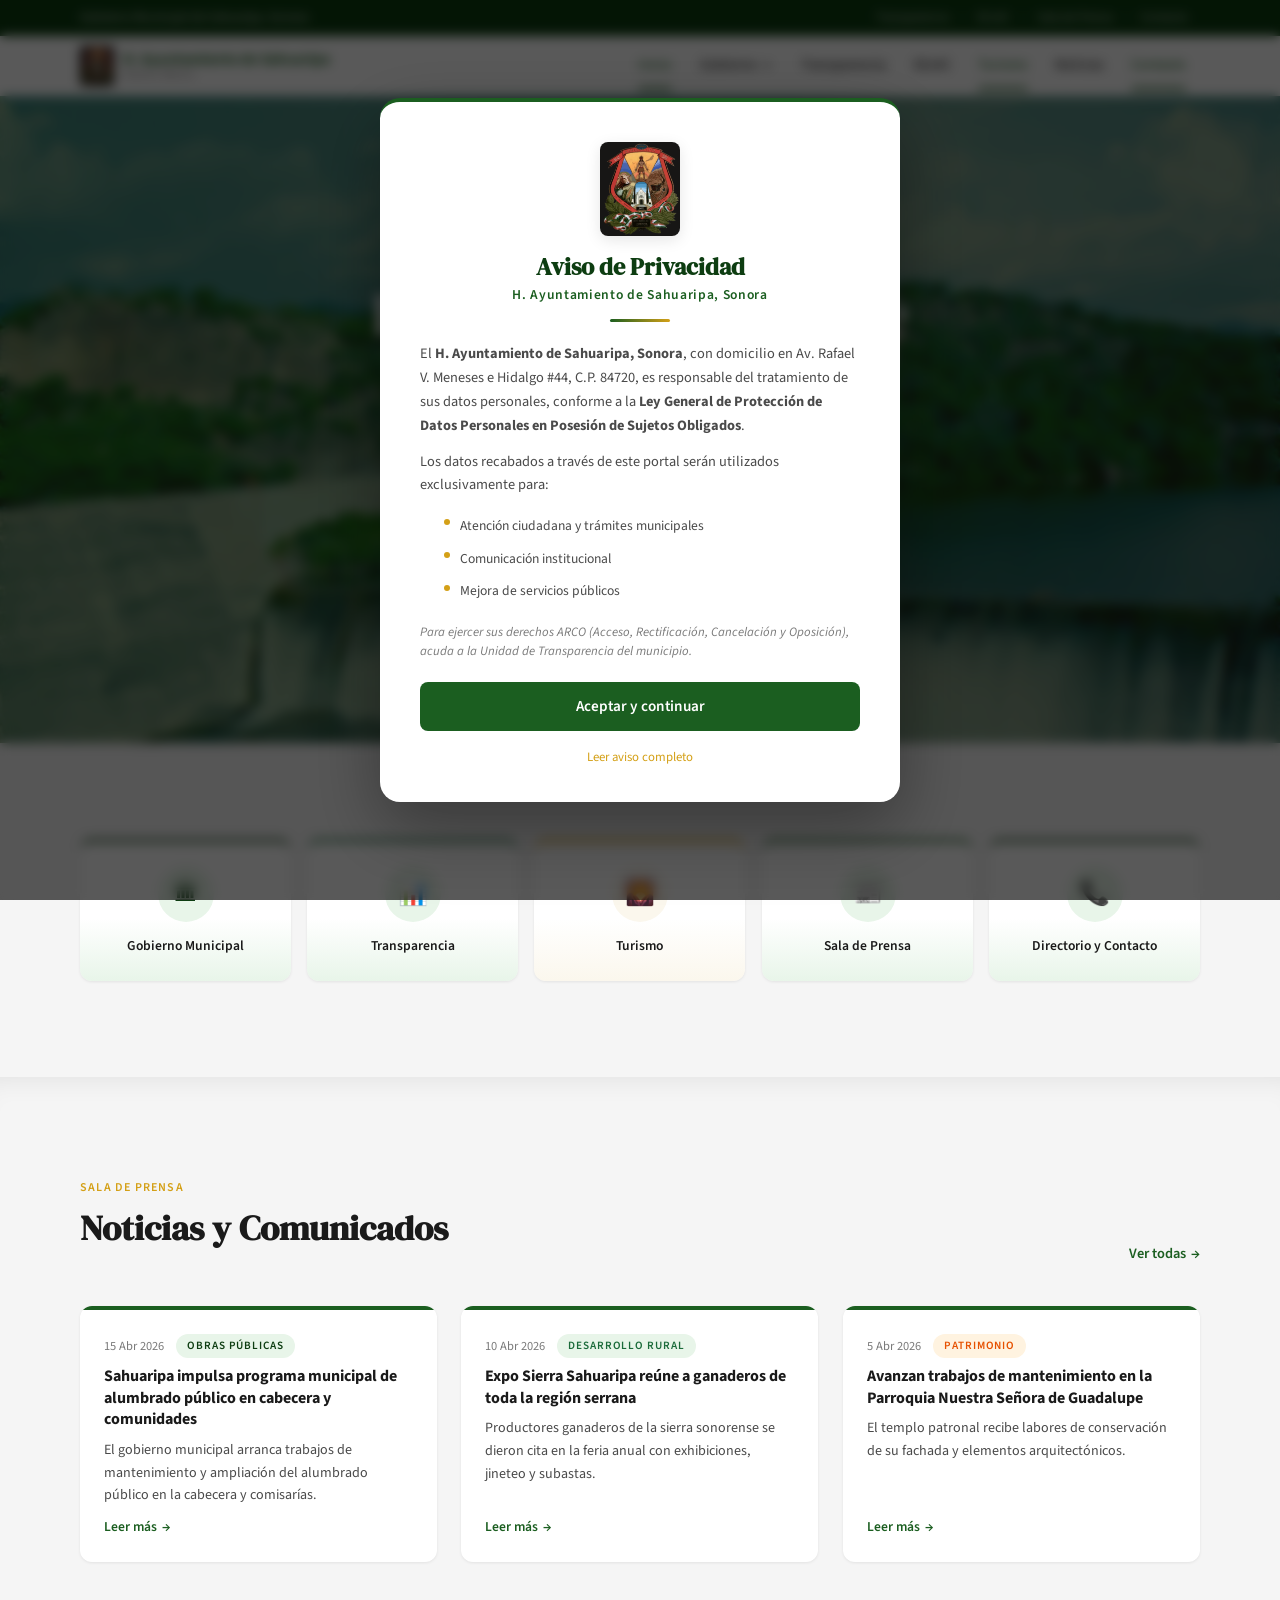
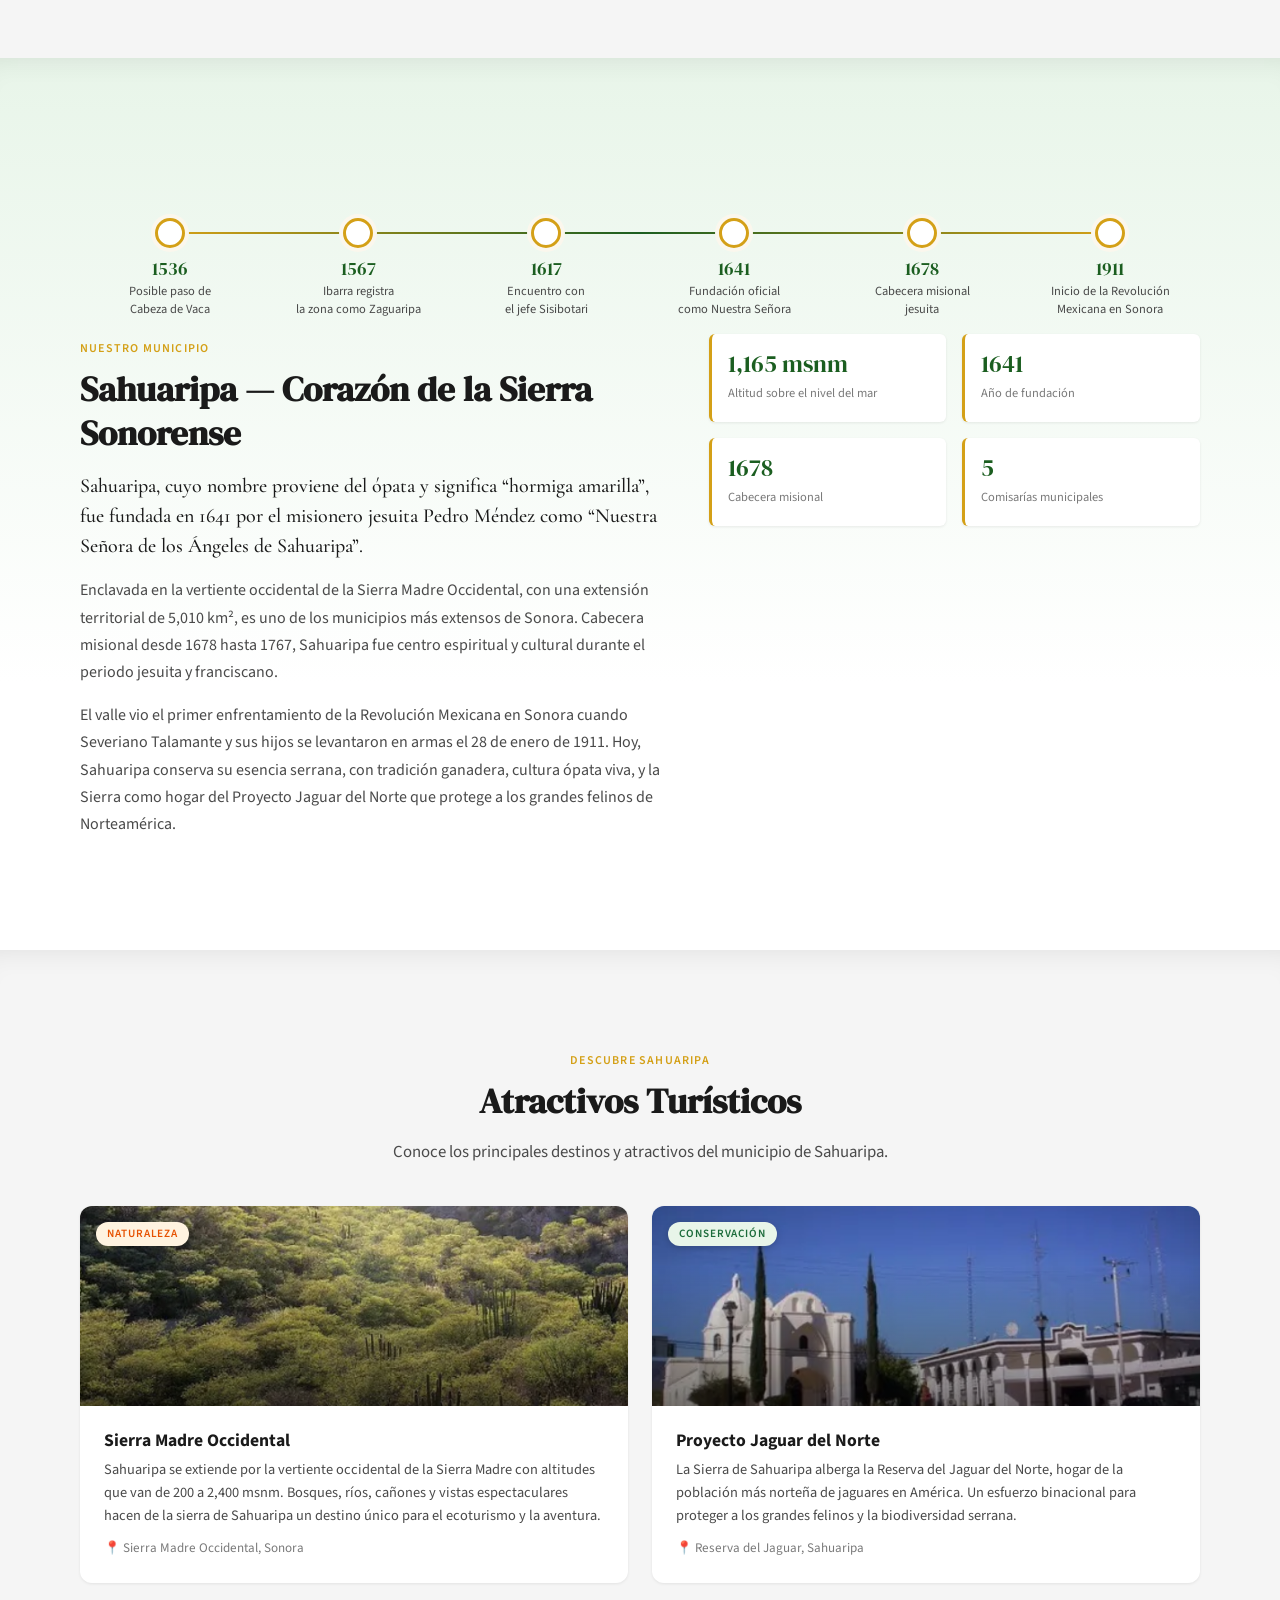
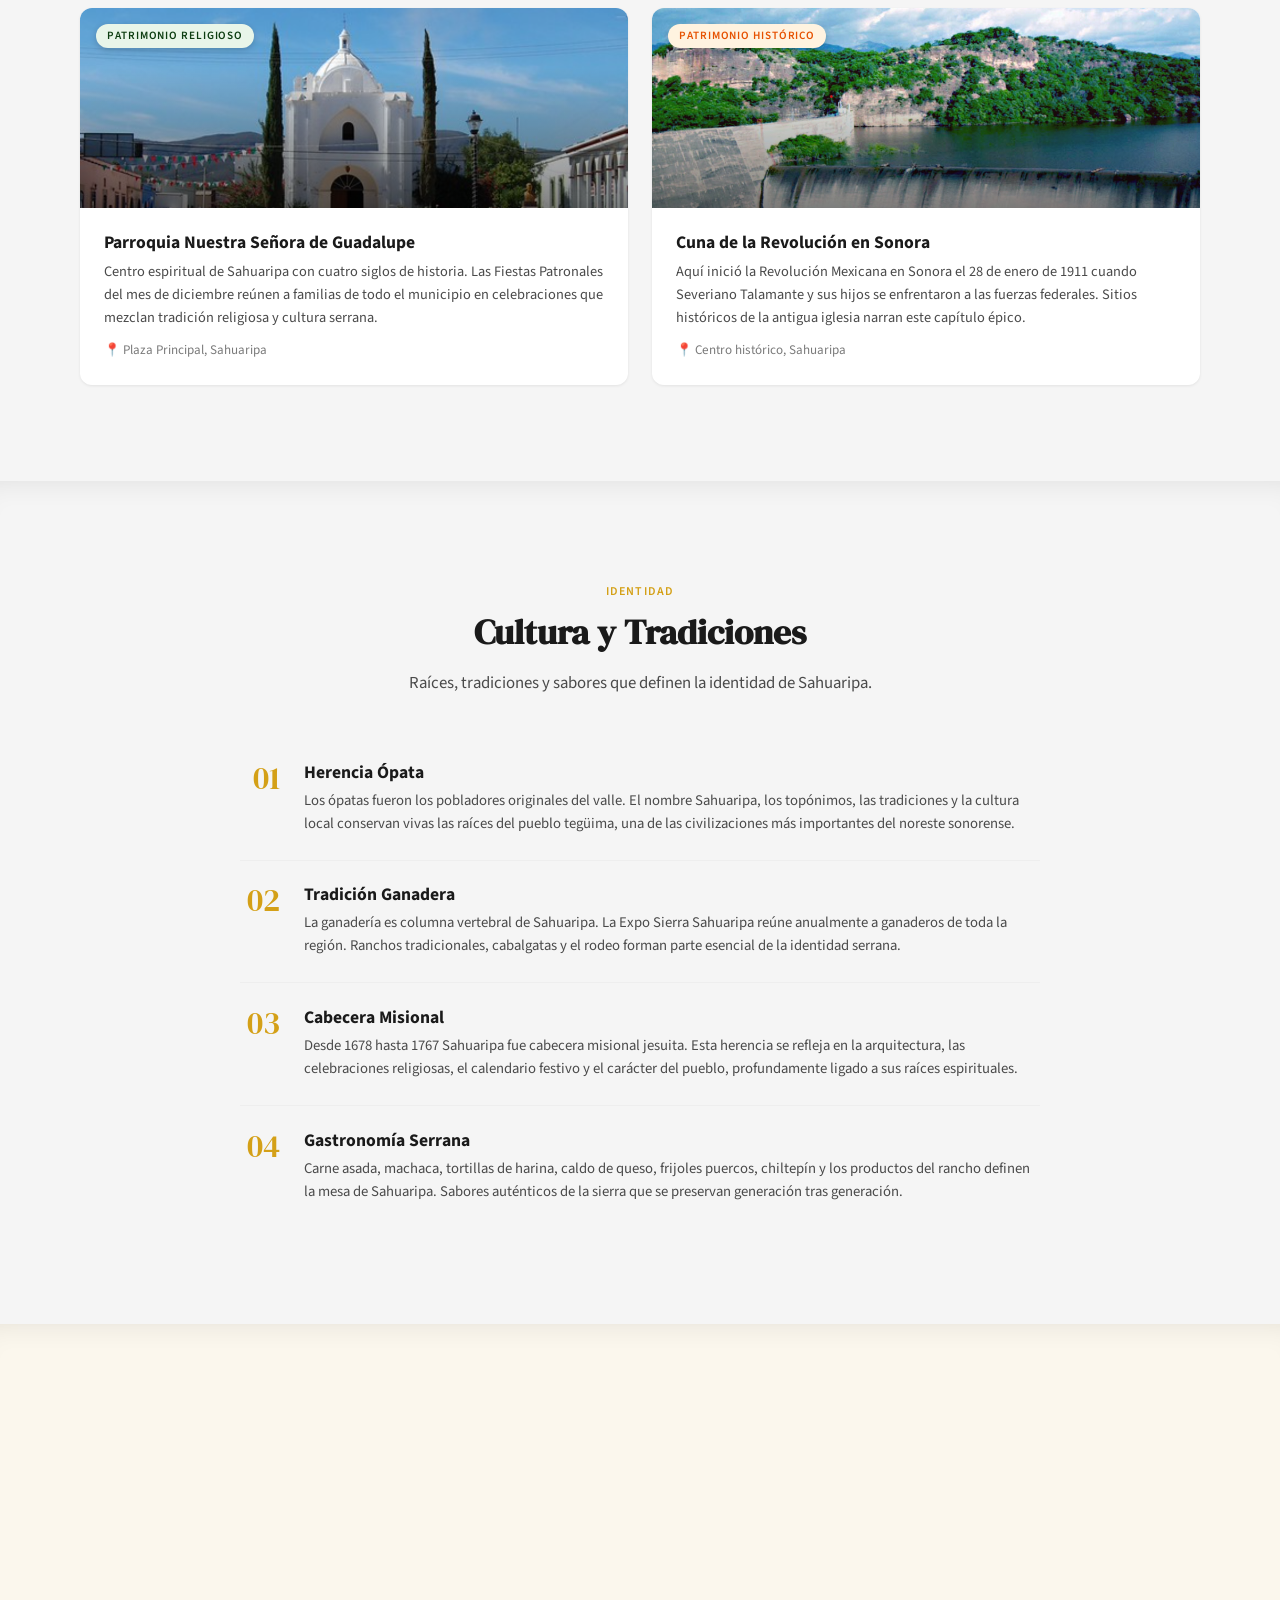
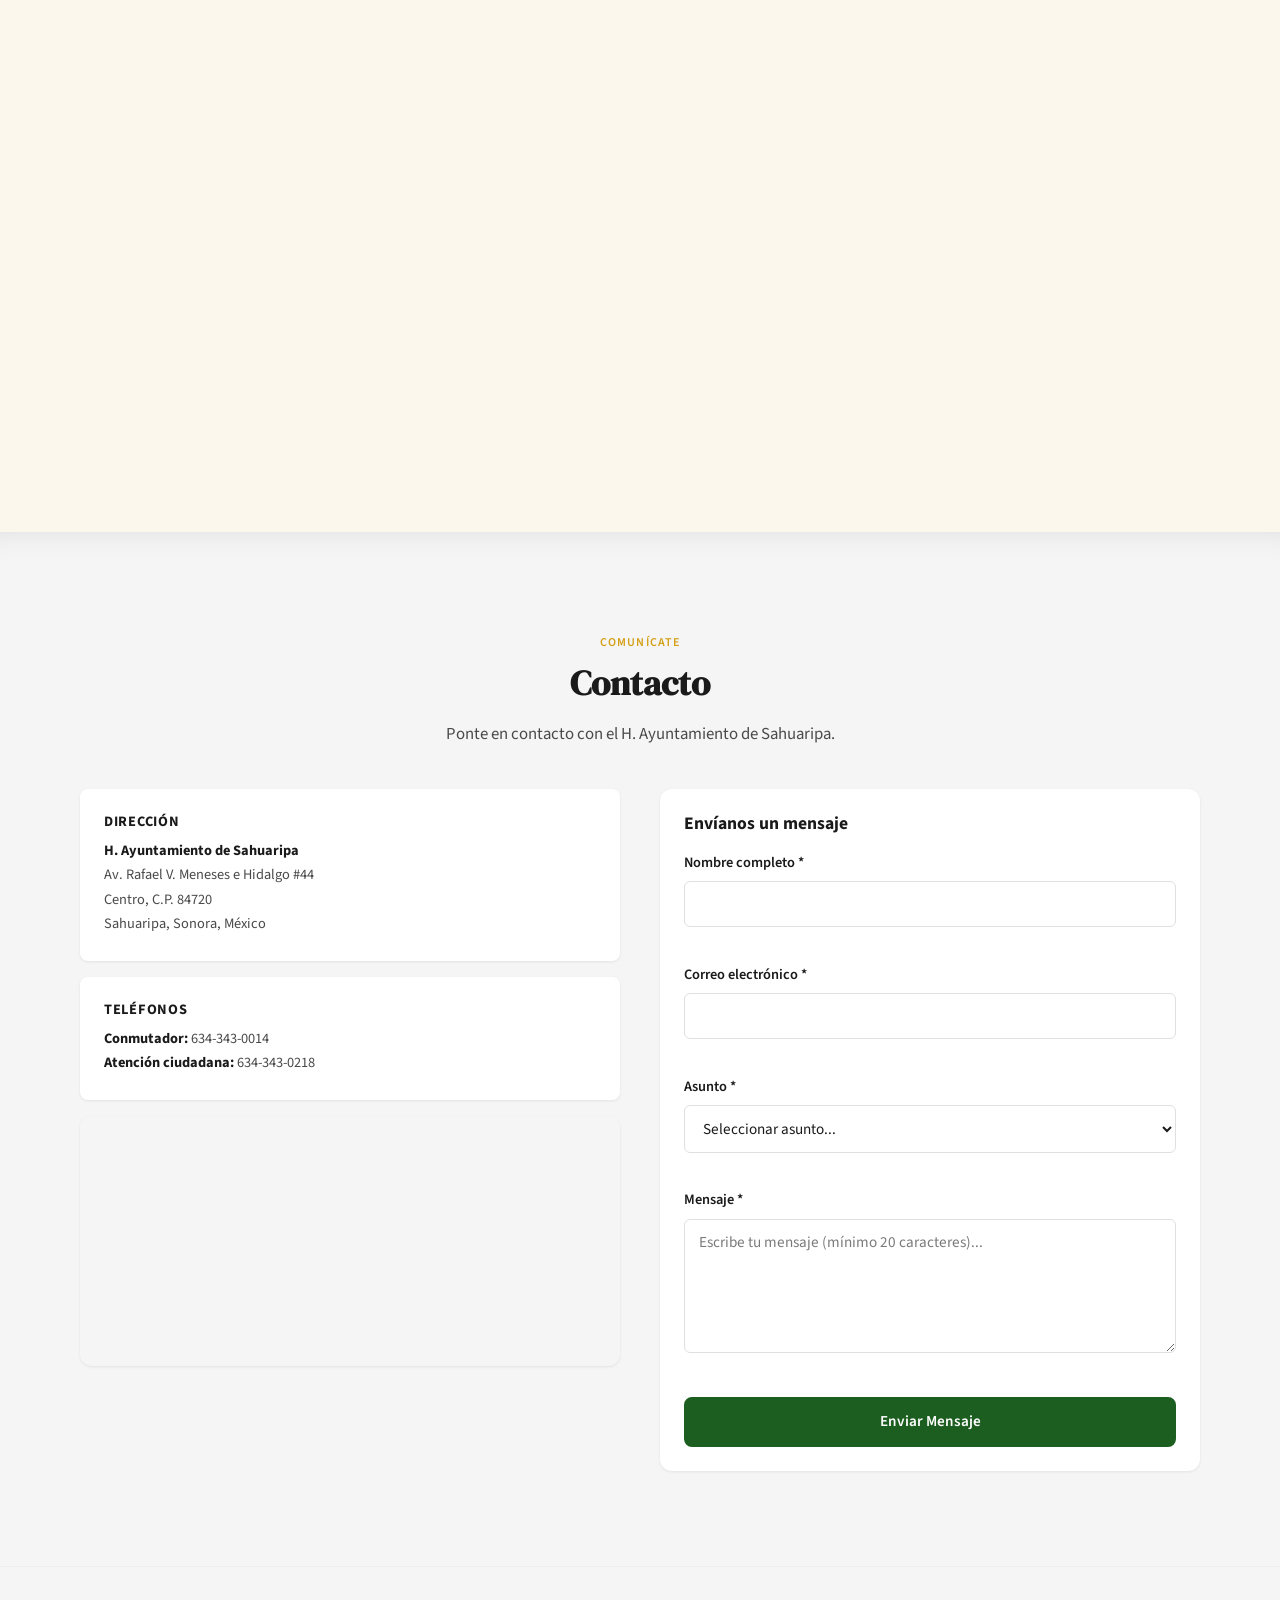
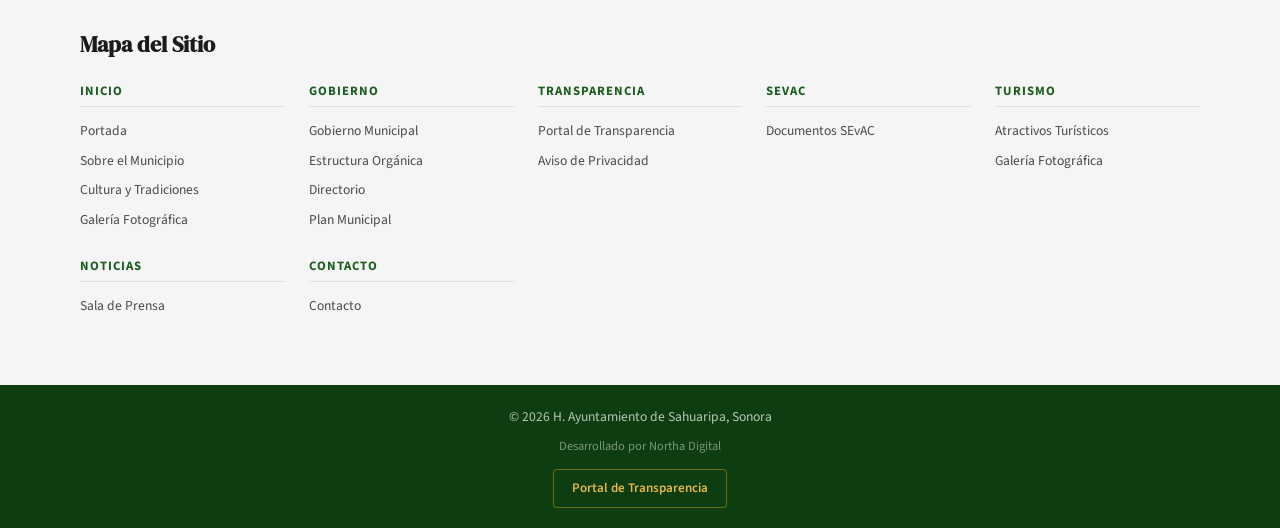
==== index.html @ 8ea73522 "portal completo Sahuaripa - demo para presentación" ====
<!DOCTYPE html>
<html lang="es">
<head>
  <meta charset="UTF-8">
  <meta name="viewport" content="width=device-width, initial-scale=1.0">
  <meta name="theme-color" content="#1B5E20">
  <meta name="apple-mobile-web-app-status-bar-style" content="#1B5E20">
  <meta name="msapplication-navbutton-color" content="#1B5E20">
  <meta name="color-scheme" content="only light">
  <meta name="supported-color-schemes" content="light only">
  <style>
    :root { color-scheme: only light !important; }
    html, body { background-color: #F5F5F5 !important; }
  </style>
  <title>H. Ayuntamiento de Sahuaripa | Portal Oficial del Gobierno Municipal</title>
  <meta name="description" content="Portal oficial del H. Ayuntamiento de Sahuaripa, Sonora. Servicios digitales, transparencia, turismo y noticias del gobierno municipal.">
  <meta name="keywords" content="Sahuaripa, Sonora, gobierno municipal, ayuntamiento, sierra madre, turismo, ópata, jaguar">
  <meta property="og:title" content="H. Ayuntamiento de Sahuaripa | Portal Oficial del Gobierno Municipal">
  <meta property="og:description" content="Portal oficial del H. Ayuntamiento de Sahuaripa, Sonora. Servicios digitales, transparencia, turismo y noticias del gobierno municipal.">
  <meta property="og:type" content="website">
  <meta property="og:locale" content="es_MX">
  <link rel="icon" href="data:image/svg+xml,<svg xmlns='http://www.w3.org/2000/svg' viewBox='0 0 100 100'><text y='.9em' font-size='90'>🏛️</text></svg>">
  <link rel="preconnect" href="https://fonts.googleapis.com">
  <link rel="preconnect" href="https://fonts.gstatic.com" crossorigin>
  <link href="https://fonts.googleapis.com/css2?family=DM+Serif+Display:ital@0;1&family=Source+Sans+3:wght@300;400;500;600;700&family=Cormorant+Garamond:ital,wght@0,500;0,600;0,700;1,600&display=swap" rel="stylesheet">
  <link rel="stylesheet" href="css/globals.css">
  <link rel="stylesheet" href="css/nav-footer.css">
  <link rel="stylesheet" href="css/home.css">
  <script src="js/main.js" defer></script>
</head>
<body>

  <!-- Skip link -->
  <a href="#main-content" class="skip-link">Ir al contenido principal</a>

  <!-- === TOPBAR === -->
  <div class="topbar">
    <div class="container">
      <span class="topbar__left">Gobierno Municipal de Sahuaripa, Sonora</span>
      <nav class="topbar__right" aria-label="Enlaces rápidos">
        <a href="https://transparencia.sonora.gob.mx/informacion-publica/organismos/9/municipios/1149/sahuaripa" target="_blank" rel="noopener noreferrer" class="topbar__link">Transparencia</a>
        <span class="topbar__sep">|</span>
        <a href="sevac.html" class="topbar__link">SEvAC</a>
        <span class="topbar__sep">|</span>
        <a href="noticias.html" class="topbar__link">Sala de Prensa</a>
        <span class="topbar__sep">|</span>
        <a href="#contacto" class="topbar__link">Contacto</a>
      </nav>
    </div>
  </div>

  <!-- === NAVBAR === -->
  <nav class="navbar" role="navigation" aria-label="Navegación principal">
    <div class="container">
      <a href="index.html" class="navbar__brand">
        <img src="assets/images/escudo-sahuaripa.png" alt="Escudo de Sahuaripa" class="nav__escudo">
        <span class="navbar__brand-text">H. Ayuntamiento de Sahuaripa<small>Sonora, México</small></span>
      </a>

      <ul class="navbar__menu">
        <li><a href="index.html" class="navbar__link">Inicio</a></li>
        <li class="navbar__dropdown">
          <a href="gobierno.html" class="navbar__link navbar__dropdown-toggle">
            Gobierno
            <svg viewBox="0 0 12 12" aria-hidden="true"><path d="M2 4l4 4 4-4"/></svg>
          </a>
          <div class="navbar__dropdown-menu">
            <a href="gobierno.html#estructura" class="navbar__dropdown-item">Estructura Orgánica</a>
            <a href="gobierno.html#directorio" class="navbar__dropdown-item">Directorio</a>
            <a href="gobierno.html#plan" class="navbar__dropdown-item">Plan Municipal</a>
          </div>
        </li>
        <li><a href="transparencia.html" class="navbar__link">Transparencia</a></li>
        <li><a href="sevac.html" class="navbar__link">SEvAC</a></li>
        <li><a href="#turismo" class="navbar__link">Turismo</a></li>
        <li><a href="noticias.html" class="navbar__link">Noticias</a></li>
        <li><a href="#contacto" class="navbar__link">Contacto</a></li>
      </ul>

      <button class="navbar__hamburger" aria-label="Abrir menú de navegación" aria-expanded="false" aria-controls="mobile-menu">
        <span class="navbar__hamburger-line"></span>
        <span class="navbar__hamburger-line"></span>
        <span class="navbar__hamburger-line"></span>
      </button>
    </div>
  </nav>
  <div class="navbar-spacer"></div>

  <!-- === MENÚ MÓVIL === -->
  <div class="mobile-menu" id="mobile-menu">
    <div class="mobile-menu__overlay"></div>
    <div class="mobile-menu__panel">
      <div class="mobile-menu__header">
        <span class="mobile-menu__brand">Menú</span>
        <button class="mobile-menu__close" aria-label="Cerrar menú">&times;</button>
      </div>
      <nav class="mobile-menu__nav" aria-label="Navegación móvil">
        <a href="index.html" class="mobile-menu__link">Inicio</a>
        <button class="mobile-menu__link mobile-menu__submenu-toggle" aria-expanded="false">
          Gobierno
          <svg viewBox="0 0 12 12" aria-hidden="true"><path d="M2 4l4 4 4-4" fill="none" stroke="currentColor" stroke-width="2"/></svg>
        </button>
        <div class="mobile-menu__submenu">
          <a href="gobierno.html#estructura" class="mobile-menu__submenu-link">Estructura Orgánica</a>
          <a href="gobierno.html#directorio" class="mobile-menu__submenu-link">Directorio</a>
          <a href="gobierno.html#plan" class="mobile-menu__submenu-link">Plan Municipal</a>
        </div>
        <a href="transparencia.html" class="mobile-menu__link">Transparencia</a>
        <a href="sevac.html" class="mobile-menu__link">SEvAC</a>
        <a href="#turismo" class="mobile-menu__link">Turismo</a>
        <a href="noticias.html" class="mobile-menu__link">Noticias</a>
        <a href="#contacto" class="mobile-menu__link">Contacto</a>
      </nav>
    </div>
  </div>

  <!-- === CONTENIDO PRINCIPAL === -->
  <main id="main-content">

    <!-- === SECCIÓN B: HERO INSTITUCIONAL === -->
    <section class="hero">
      <div class="hero__content">
        <img src="assets/images/escudo-sahuaripa.png" alt="Escudo de Sahuaripa" class="hero__escudo">
        <h1 class="hero__title">H. Ayuntamiento de Sahuaripa</h1>
        <p class="hero__subtitle">Administración 2024–2027 · Sonora, México</p>
        <div class="hero__cta">
          <a href="https://transparencia.sonora.gob.mx/informacion-publica/organismos/9/municipios/1149/sahuaripa" target="_blank" rel="noopener noreferrer" class="btn btn--outline-white btn--lg">Portal de Transparencia</a>
        </div>
        <div class="hero__stats">
          <div class="hero__stat">
            <span class="hero__stat-number">1641</span>
            <span class="hero__stat-label">Año de fundación</span>
          </div>
          <div class="hero__stat">
            <span class="hero__stat-number">5,010 km&sup2;</span>
            <span class="hero__stat-label">Superficie territorial</span>
          </div>
          <div class="hero__stat">
            <span class="hero__stat-number">5,792</span>
            <span class="hero__stat-label">Habitantes</span>
          </div>
        </div>
      </div>
    </section>

    <!-- === SECCIÓN C: ACCESOS DIRECTOS A SERVICIOS === -->
    <section class="section section--gob-bg">
      <div class="container">
        <div class="servicios-grid">
          <a href="gobierno.html" class="servicio-card servicio-card--blue" data-reveal>
            <div class="servicio-card__icon" aria-hidden="true">&#x1F3DB;</div>
            <span class="servicio-card__title">Gobierno Municipal</span>
          </a>
          <a href="https://transparencia.sonora.gob.mx/informacion-publica/organismos/9/municipios/1149/sahuaripa" target="_blank" rel="noopener noreferrer" class="servicio-card servicio-card--green" data-reveal>
            <div class="servicio-card__icon" aria-hidden="true">&#x1F4CA;</div>
            <span class="servicio-card__title">Transparencia</span>
          </a>
          <a href="#turismo" class="servicio-card servicio-card--gold" data-reveal>
            <div class="servicio-card__icon" aria-hidden="true">&#x1F304;</div>
            <span class="servicio-card__title">Turismo</span>
          </a>
          <a href="noticias.html" class="servicio-card servicio-card--primary" data-reveal>
            <div class="servicio-card__icon" aria-hidden="true">&#x1F4F0;</div>
            <span class="servicio-card__title">Sala de Prensa</span>
          </a>
          <a href="#contacto" class="servicio-card servicio-card--blue" data-reveal>
            <div class="servicio-card__icon" aria-hidden="true">&#x1F4DE;</div>
            <span class="servicio-card__title">Directorio y Contacto</span>
          </a>
        </div>
      </div>
    </section>

    <!-- === SECCIÓN D: NOTICIAS Y COMUNICADOS === -->
    <section class="section">
      <div class="container">
        <div class="noticias-home__header">
          <div>
            <span class="section__tag">Sala de Prensa</span>
            <h2 class="section__title">Noticias y Comunicados</h2>
          </div>
          <a href="noticias.html" class="noticias-home__link">Ver todas <span aria-hidden="true">&rarr;</span></a>
        </div>

        <div class="noticias-home__grid">
          <!-- Noticia 1 -->
          <article class="noticia-home-card" data-reveal>
            <div class="noticia-home-card__bar"></div>
            <div class="noticia-home-card__body">
              <div class="noticia-home-card__meta">
                <span class="noticia-home-card__date">15 Abr 2026</span>
                <span class="badge badge--presencial">Obras Públicas</span>
              </div>
              <h3 class="noticia-home-card__title">Sahuaripa impulsa programa municipal de alumbrado público en cabecera y comunidades</h3>
              <p class="noticia-home-card__excerpt">
                El gobierno municipal arranca trabajos de mantenimiento y ampliación del alumbrado público en la cabecera y comisarías.
              </p>
              <a href="noticias.html" class="noticia-home-card__link">Leer más <span aria-hidden="true">&rarr;</span></a>
            </div>
          </article>

          <!-- Noticia 2 -->
          <article class="noticia-home-card" data-reveal>
            <div class="noticia-home-card__bar"></div>
            <div class="noticia-home-card__body">
              <div class="noticia-home-card__meta">
                <span class="noticia-home-card__date">10 Abr 2026</span>
                <span class="badge badge--online">Desarrollo Rural</span>
              </div>
              <h3 class="noticia-home-card__title">Expo Sierra Sahuaripa reúne a ganaderos de toda la región serrana</h3>
              <p class="noticia-home-card__excerpt">
                Productores ganaderos de la sierra sonorense se dieron cita en la feria anual con exhibiciones, jineteo y subastas.
              </p>
              <a href="noticias.html" class="noticia-home-card__link">Leer más <span aria-hidden="true">&rarr;</span></a>
            </div>
          </article>

          <!-- Noticia 3 -->
          <article class="noticia-home-card" data-reveal>
            <div class="noticia-home-card__bar"></div>
            <div class="noticia-home-card__body">
              <div class="noticia-home-card__meta">
                <span class="noticia-home-card__date">5 Abr 2026</span>
                <span class="badge badge--hybrid">Patrimonio</span>
              </div>
              <h3 class="noticia-home-card__title">Avanzan trabajos de mantenimiento en la Parroquia Nuestra Señora de Guadalupe</h3>
              <p class="noticia-home-card__excerpt">
                El templo patronal recibe labores de conservación de su fachada y elementos arquitectónicos.
              </p>
              <a href="noticias.html" class="noticia-home-card__link">Leer más <span aria-hidden="true">&rarr;</span></a>
            </div>
          </article>
        </div>
      </div>
    </section>

    <!-- === SECCIÓN E: SOBRE EL MUNICIPIO === -->
    <section class="section section--municipio-bg" id="municipio">
      <div class="container">

        <!-- Timeline de hitos históricos -->
        <div class="timeline" data-reveal>
          <div class="timeline__track">
            <div class="timeline__item">
              <span class="timeline__dot" aria-hidden="true"></span>
              <span class="timeline__year">1536</span>
              <span class="timeline__event">Posible paso de<br>Cabeza de Vaca</span>
            </div>
            <div class="timeline__item">
              <span class="timeline__dot" aria-hidden="true"></span>
              <span class="timeline__year">1567</span>
              <span class="timeline__event">Ibarra registra<br>la zona como Zaguaripa</span>
            </div>
            <div class="timeline__item">
              <span class="timeline__dot" aria-hidden="true"></span>
              <span class="timeline__year">1617</span>
              <span class="timeline__event">Encuentro con<br>el jefe Sisibotari</span>
            </div>
            <div class="timeline__item">
              <span class="timeline__dot" aria-hidden="true"></span>
              <span class="timeline__year">1641</span>
              <span class="timeline__event">Fundación oficial<br>como Nuestra Señora</span>
            </div>
            <div class="timeline__item">
              <span class="timeline__dot" aria-hidden="true"></span>
              <span class="timeline__year">1678</span>
              <span class="timeline__event">Cabecera misional<br>jesuita</span>
            </div>
            <div class="timeline__item">
              <span class="timeline__dot" aria-hidden="true"></span>
              <span class="timeline__year">1911</span>
              <span class="timeline__event">Inicio de la Revolución<br>Mexicana en Sonora</span>
            </div>
          </div>
        </div>

        <div class="municipio__grid">
          <!-- Izquierda: contenido editorial -->
          <div data-reveal="left">
            <span class="section__tag">Nuestro Municipio</span>
            <h2 class="section__title">Sahuaripa &mdash; Corazón de la Sierra Sonorense</h2>
            <p class="municipio__lead">
              Sahuaripa, cuyo nombre proviene del ópata y significa &ldquo;hormiga amarilla&rdquo;, fue fundada en 1641
              por el misionero jesuita Pedro Méndez como &ldquo;Nuestra Señora de los Ángeles de Sahuaripa&rdquo;.
            </p>
            <div class="municipio__text">
              <p>
                Enclavada en la vertiente occidental de la Sierra Madre Occidental, con una extensión territorial
                de 5,010 km&sup2;, es uno de los municipios más extensos de Sonora. Cabecera misional desde 1678 hasta 1767,
                Sahuaripa fue centro espiritual y cultural durante el periodo jesuita y franciscano.
              </p>
              <p>
                El valle vio el primer enfrentamiento de la Revolución Mexicana en Sonora cuando Severiano Talamante
                y sus hijos se levantaron en armas el 28 de enero de 1911. Hoy, Sahuaripa conserva su esencia serrana,
                con tradición ganadera, cultura ópata viva, y la Sierra como hogar del Proyecto Jaguar del Norte que
                protege a los grandes felinos de Norteamérica.
              </p>
            </div>
          </div>

          <!-- Derecha: datos -->
          <div class="municipio__datos" data-reveal="right">
            <div class="municipio__dato">
              <span class="municipio__dato-number">1,165 msnm</span>
              <span class="municipio__dato-label">Altitud sobre el nivel del mar</span>
            </div>
            <div class="municipio__dato">
              <span class="municipio__dato-number">1641</span>
              <span class="municipio__dato-label">Año de fundación</span>
            </div>
            <div class="municipio__dato">
              <span class="municipio__dato-number">1678</span>
              <span class="municipio__dato-label">Cabecera misional</span>
            </div>
            <div class="municipio__dato">
              <span class="municipio__dato-number">5</span>
              <span class="municipio__dato-label">Comisarías municipales</span>
            </div>
          </div>
        </div>
      </div>
    </section>

    <!-- === SECCIÓN F: TURISMO === -->
    <section class="section" id="turismo" style="background-color: var(--gob-bg);">
      <div class="container">
        <div class="section__header section__header--center" data-reveal="fade">
          <span class="section__tag">Descubre Sahuaripa</span>
          <h2 class="section__title">Atractivos Turísticos</h2>
          <p class="section__subtitle">Conoce los principales destinos y atractivos del municipio de Sahuaripa.</p>
        </div>

        <div class="turismo-grid">
          <!-- Sierra Madre Occidental -->
          <article class="turismo-card" data-reveal>
            <div class="turismo-card__image turismo-card__image--1">
              <span class="turismo-card__badge badge badge--hybrid">Naturaleza</span>
            </div>
            <div class="turismo-card__body">
              <h3 class="turismo-card__title">Sierra Madre Occidental</h3>
              <p class="turismo-card__desc">
                Sahuaripa se extiende por la vertiente occidental de la Sierra Madre con altitudes que van de 200 a 2,400 msnm.
                Bosques, ríos, cañones y vistas espectaculares hacen de la sierra de Sahuaripa un destino único para el ecoturismo y la aventura.
              </p>
              <span class="turismo-card__location">&#x1F4CD; Sierra Madre Occidental, Sonora</span>
            </div>
          </article>

          <!-- Proyecto Jaguar del Norte -->
          <article class="turismo-card" data-reveal>
            <div class="turismo-card__image turismo-card__image--2">
              <span class="turismo-card__badge badge badge--online">Conservación</span>
            </div>
            <div class="turismo-card__body">
              <h3 class="turismo-card__title">Proyecto Jaguar del Norte</h3>
              <p class="turismo-card__desc">
                La Sierra de Sahuaripa alberga la Reserva del Jaguar del Norte, hogar de la población más norteña de jaguares en América.
                Un esfuerzo binacional para proteger a los grandes felinos y la biodiversidad serrana.
              </p>
              <span class="turismo-card__location">&#x1F4CD; Reserva del Jaguar, Sahuaripa</span>
            </div>
          </article>

          <!-- Parroquia Nuestra Señora de Guadalupe -->
          <article class="turismo-card" data-reveal>
            <div class="turismo-card__image turismo-card__image--3">
              <span class="turismo-card__badge badge badge--presencial">Patrimonio Religioso</span>
            </div>
            <div class="turismo-card__body">
              <h3 class="turismo-card__title">Parroquia Nuestra Señora de Guadalupe</h3>
              <p class="turismo-card__desc">
                Centro espiritual de Sahuaripa con cuatro siglos de historia. Las Fiestas Patronales del mes de diciembre
                reúnen a familias de todo el municipio en celebraciones que mezclan tradición religiosa y cultura serrana.
              </p>
              <span class="turismo-card__location">&#x1F4CD; Plaza Principal, Sahuaripa</span>
            </div>
          </article>

          <!-- Cuna de la Revolución en Sonora -->
          <article class="turismo-card" data-reveal>
            <div class="turismo-card__image turismo-card__image--4">
              <span class="turismo-card__badge badge badge--hybrid">Patrimonio Histórico</span>
            </div>
            <div class="turismo-card__body">
              <h3 class="turismo-card__title">Cuna de la Revolución en Sonora</h3>
              <p class="turismo-card__desc">
                Aquí inició la Revolución Mexicana en Sonora el 28 de enero de 1911 cuando Severiano Talamante y sus hijos
                se enfrentaron a las fuerzas federales. Sitios históricos de la antigua iglesia narran este capítulo épico.
              </p>
              <span class="turismo-card__location">&#x1F4CD; Centro histórico, Sahuaripa</span>
            </div>
          </article>
        </div>
      </div>
    </section>

    <!-- === SECCIÓN G: CULTURA === -->
    <section class="section" id="cultura">
      <div class="container">
        <div class="section__header section__header--center" data-reveal="fade">
          <span class="section__tag">Identidad</span>
          <h2 class="section__title">Cultura y Tradiciones</h2>
          <p class="section__subtitle">Raíces, tradiciones y sabores que definen la identidad de Sahuaripa.</p>
        </div>

        <div class="cultura-list">
          <div class="cultura-item" data-reveal>
            <span class="cultura-item__number" aria-hidden="true">01</span>
            <div class="cultura-item__content">
              <h3 class="cultura-item__title">Herencia Ópata</h3>
              <p class="cultura-item__text">
                Los ópatas fueron los pobladores originales del valle. El nombre Sahuaripa, los topónimos, las tradiciones
                y la cultura local conservan vivas las raíces del pueblo tegüima, una de las civilizaciones más importantes
                del noreste sonorense.
              </p>
            </div>
          </div>

          <div class="cultura-item" data-reveal>
            <span class="cultura-item__number" aria-hidden="true">02</span>
            <div class="cultura-item__content">
              <h3 class="cultura-item__title">Tradición Ganadera</h3>
              <p class="cultura-item__text">
                La ganadería es columna vertebral de Sahuaripa. La Expo Sierra Sahuaripa reúne anualmente a ganaderos de toda
                la región. Ranchos tradicionales, cabalgatas y el rodeo forman parte esencial de la identidad serrana.
              </p>
            </div>
          </div>

          <div class="cultura-item" data-reveal>
            <span class="cultura-item__number" aria-hidden="true">03</span>
            <div class="cultura-item__content">
              <h3 class="cultura-item__title">Cabecera Misional</h3>
              <p class="cultura-item__text">
                Desde 1678 hasta 1767 Sahuaripa fue cabecera misional jesuita. Esta herencia se refleja en la arquitectura,
                las celebraciones religiosas, el calendario festivo y el carácter del pueblo, profundamente ligado a sus
                raíces espirituales.
              </p>
            </div>
          </div>

          <div class="cultura-item" data-reveal>
            <span class="cultura-item__number" aria-hidden="true">04</span>
            <div class="cultura-item__content">
              <h3 class="cultura-item__title">Gastronomía Serrana</h3>
              <p class="cultura-item__text">
                Carne asada, machaca, tortillas de harina, caldo de queso, frijoles puercos, chiltepín y los productos del
                rancho definen la mesa de Sahuaripa. Sabores auténticos de la sierra que se preservan generación tras generación.
              </p>
            </div>
          </div>
        </div>
      </div>
    </section>

    <!-- === SECCIÓN H: GALERÍA === -->
    <section class="section section--gold-bg" id="galeria">
      <div class="container">
        <div class="section__header section__header--center" data-reveal="fade">
          <span class="section__tag">Imágenes</span>
          <h2 class="section__title">Galería Fotográfica</h2>
          <p class="section__subtitle">Paisajes, arquitectura y vida cotidiana del municipio de Sahuaripa.</p>
        </div>

        <div class="galeria-grid">
          <button type="button" class="galeria-item galeria-item--wide galeria-item--1" data-reveal data-lightbox-src="assets/images/galeria-sahuaripa.jpg" data-lightbox-caption="Vista del valle">
            <span class="galeria-item__title">Vista del valle</span>
          </button>
          <button type="button" class="galeria-item galeria-item--2" data-reveal data-lightbox-src="assets/images/cultura-sahuaripa.jpg" data-lightbox-caption="Parroquia Nuestra Señora de Guadalupe">
            <span class="galeria-item__title">Parroquia Nuestra Señora de Guadalupe</span>
          </button>
          <button type="button" class="galeria-item galeria-item--3" data-reveal data-lightbox-src="assets/images/turismo-sahuaripa.jpg" data-lightbox-caption="Sierra de Sahuaripa">
            <span class="galeria-item__title">Sierra de Sahuaripa</span>
          </button>
          <button type="button" class="galeria-item galeria-item--4" data-reveal data-lightbox-src="assets/images/hero-sahuaripa.jpg" data-lightbox-caption="Plaza principal">
            <span class="galeria-item__title">Plaza principal</span>
          </button>
        </div>
      </div>
    </section>

    <!-- === SECCIÓN I: CONTACTO === -->
    <section class="section section--gob-bg" id="contacto">
      <div class="container">
        <div class="section__header section__header--center" data-reveal="fade">
          <span class="section__tag">Comunícate</span>
          <h2 class="section__title">Contacto</h2>
          <p class="section__subtitle">Ponte en contacto con el H. Ayuntamiento de Sahuaripa.</p>
        </div>

        <div class="contacto-grid">
          <!-- Izquierda: información y mapa -->
          <div class="contacto-info" data-reveal="left">
            <div class="contacto-card">
              <h3 class="contacto-card__title">Dirección</h3>
              <p class="contacto-card__text">
                <strong>H. Ayuntamiento de Sahuaripa</strong><br>
                Av. Rafael V. Meneses e Hidalgo #44<br>
                Centro, C.P. 84720<br>
                Sahuaripa, Sonora, México
              </p>
            </div>

            <div class="contacto-card">
              <h3 class="contacto-card__title">Teléfonos</h3>
              <p class="contacto-card__text">
                <strong>Conmutador:</strong> 634-343-0014<br>
                <strong>Atención ciudadana:</strong> 634-343-0218
              </p>
            </div>

            <div class="contacto-map">
              <iframe
                src="https://www.google.com/maps?q=29.0492,-109.2308&z=14&output=embed"
                width="100%"
                height="250"
                style="border:0;"
                allowfullscreen=""
                loading="lazy"
                referrerpolicy="no-referrer-when-downgrade"
                title="Ubicación de Sahuaripa, Sonora en Google Maps">
              </iframe>
            </div>
          </div>

          <!-- Derecha: formulario -->
          <div data-reveal="right">
            <div class="contacto-form">
              <h3 class="contacto-form__title">Envíanos un mensaje</h3>

              <form id="contact-form" action="https://api.web3forms.com/submit" method="POST" novalidate>
                <input type="hidden" name="access_key" value="9ee5082d-184c-433f-9faf-ff601b9a945b">
                <input type="hidden" name="subject" value="Nuevo mensaje del Portal de Sahuaripa">
                <input type="hidden" name="from_name" value="Portal de Sahuaripa">
                <div class="form-group">
                  <label for="contact-nombre" class="form-label">Nombre completo *</label>
                  <input type="text" id="contact-nombre" name="nombre" class="form-input" required autocomplete="name">
                  <span class="form-error" aria-live="polite"></span>
                </div>

                <div class="form-group">
                  <label for="contact-email" class="form-label">Correo electrónico *</label>
                  <input type="email" id="contact-email" name="email" class="form-input" required autocomplete="email">
                  <span class="form-error" aria-live="polite"></span>
                </div>

                <div class="form-group">
                  <label for="contact-asunto" class="form-label">Asunto *</label>
                  <select id="contact-asunto" name="asunto" class="form-select" required>
                    <option value="">Seleccionar asunto...</option>
                    <option value="informacion">Información general</option>
                    <option value="turismo">Turismo</option>
                    <option value="quejas">Quejas y sugerencias</option>
                    <option value="otro">Otro</option>
                  </select>
                  <span class="form-error" aria-live="polite"></span>
                </div>

                <div class="form-group">
                  <label for="contact-mensaje" class="form-label">Mensaje *</label>
                  <textarea id="contact-mensaje" name="mensaje" class="form-textarea" required rows="5" minlength="20"
                    placeholder="Escribe tu mensaje (mínimo 20 caracteres)..."></textarea>
                  <span class="form-error" aria-live="polite"></span>
                </div>

                <button type="submit" class="btn btn--primary" style="width: 100%;">Enviar Mensaje</button>
              </form>

              <div class="contact-feedback" id="contact-feedback" role="status" aria-live="polite" hidden></div>
            </div>

            <!-- Éxito (oculto por defecto) -->
            <div class="contact-success" id="contact-success" hidden>
              <div class="contact-success__icon" aria-hidden="true">&#x2705;</div>
              <h3 class="contact-success__title">¡Mensaje enviado!</h3>
              <p class="contact-success__text">
                Gracias por comunicarte con el H. Ayuntamiento de Sahuaripa.
                Tu mensaje ha sido recibido y será atendido a la brevedad.
              </p>
            </div>
          </div>
        </div>
      </div>
    </section>

  </main>

  <!-- === MAPA DEL SITIO === -->
  <section class="sitemap" id="mapa-sitio" aria-labelledby="sitemap-title">
    <div class="container">
      <h2 class="sitemap__title" id="sitemap-title">Mapa del Sitio</h2>
      <div class="sitemap__grid">
        <div class="sitemap__col">
          <h3 class="sitemap__col-title">Inicio</h3>
          <a href="index.html" class="sitemap__link">Portada</a>
          <a href="index.html#municipio" class="sitemap__link">Sobre el Municipio</a>
          <a href="index.html#cultura" class="sitemap__link">Cultura y Tradiciones</a>
          <a href="index.html#galeria" class="sitemap__link">Galería Fotográfica</a>
        </div>
        <div class="sitemap__col">
          <h3 class="sitemap__col-title">Gobierno</h3>
          <a href="gobierno.html" class="sitemap__link">Gobierno Municipal</a>
          <a href="gobierno.html#estructura" class="sitemap__link">Estructura Orgánica</a>
          <a href="gobierno.html#directorio" class="sitemap__link">Directorio</a>
          <a href="gobierno.html#plan" class="sitemap__link">Plan Municipal</a>
        </div>
        <div class="sitemap__col">
          <h3 class="sitemap__col-title">Transparencia</h3>
          <a href="transparencia.html" class="sitemap__link">Portal de Transparencia</a>
          <a href="transparencia.html#aviso-privacidad" class="sitemap__link">Aviso de Privacidad</a>
        </div>
        <div class="sitemap__col">
          <h3 class="sitemap__col-title">SEvAC</h3>
          <a href="sevac.html" class="sitemap__link">Documentos SEvAC</a>
        </div>
        <div class="sitemap__col">
          <h3 class="sitemap__col-title">Turismo</h3>
          <a href="index.html#turismo" class="sitemap__link">Atractivos Turísticos</a>
          <a href="index.html#galeria" class="sitemap__link">Galería Fotográfica</a>
        </div>
        <div class="sitemap__col">
          <h3 class="sitemap__col-title">Noticias</h3>
          <a href="noticias.html" class="sitemap__link">Sala de Prensa</a>
        </div>
        <div class="sitemap__col">
          <h3 class="sitemap__col-title">Contacto</h3>
          <a href="index.html#contacto" class="sitemap__link">Contacto</a>
        </div>
      </div>
    </div>
  </section>

  <!-- === FOOTER === -->
  <footer style="background:#0D3D11; text-align:center; padding:1.25rem 1rem; font-size:0.85rem; color:rgba(255,255,255,0.7);">
    <div>&copy; 2026 H. Ayuntamiento de Sahuaripa, Sonora</div>
    <div style="margin-top:0.5rem; font-size:0.78rem; color:rgba(255,255,255,0.45);">Desarrollado por Northa Digital</div>
    <div style="margin-top:0.75rem;">
      <a href="https://transparencia.sonora.gob.mx/informacion-publica/organismos/9/municipios/1149/sahuaripa" target="_blank" rel="noopener noreferrer"
         style="display:inline-block; padding:0.45rem 1.1rem; border:1px solid rgba(212,160,23,0.5); border-radius:4px; color:#E5B845; text-decoration:none; font-size:0.82rem; font-weight:600;">
        Portal de Transparencia
      </a>
    </div>
  </footer>

  <!-- === AVISO DE PRIVACIDAD === -->
  <div id="privacyOverlay" class="privacy-overlay">
    <div class="privacy-popup">
      <img src="assets/images/escudo-sahuaripa.png" alt="Escudo de Sahuaripa" class="privacy-popup__escudo">
      <h3 class="privacy-popup__title">Aviso de Privacidad</h3>
      <h4 class="privacy-popup__subtitle">H. Ayuntamiento de Sahuaripa, Sonora</h4>
      <div class="privacy-popup__divider"></div>
      <p class="privacy-popup__text">
        El <strong>H. Ayuntamiento de Sahuaripa, Sonora</strong>, con domicilio en Av. Rafael V. Meneses e Hidalgo #44,
        C.P. 84720, es responsable del tratamiento de sus datos personales, conforme a la
        <strong>Ley General de Protección de Datos Personales en Posesión de Sujetos Obligados</strong>.
      </p>
      <p class="privacy-popup__text">
        Los datos recabados a través de este portal serán utilizados exclusivamente para:
      </p>
      <ul class="privacy-popup__list">
        <li>Atención ciudadana y trámites municipales</li>
        <li>Comunicación institucional</li>
        <li>Mejora de servicios públicos</li>
      </ul>
      <p class="privacy-popup__arco">
        Para ejercer sus derechos ARCO (Acceso, Rectificación, Cancelación y Oposición),
        acuda a la Unidad de Transparencia del municipio.
      </p>
      <button id="acceptPrivacy" class="privacy-popup__btn">Aceptar y continuar</button>
      <a href="transparencia.html#aviso-privacidad" class="privacy-popup__link">Leer aviso completo</a>
    </div>
  </div>

</body>
</html>
---- css/globals.css ----
/* ============================================================
   GLOBALS.CSS — Sistema de Diseño del Portal de Sahuaripa
   H. Ayuntamiento de Sahuaripa, Sonora
   ============================================================ */

/* === FORZAR MODO CLARO (iOS / Android) === */
:root {
  color-scheme: only light !important;
}

html {
  -webkit-appearance: none;
  color-scheme: only light !important;
}

*, *::before, *::after {
  color-scheme: only light !important;
}

@media (prefers-color-scheme: dark) {
  :root {
    color-scheme: only light !important;
  }

  html, body {
    background-color: #F5F5F5 !important;
    color: #1A1A1A !important;
  }

  .section--light,
  .sobre,
  .gobierno-section,
  .cultura,
  [style*="background:var(--white)"],
  [style*="background:var(--gob-bg-white)"] {
    background-color: #FFFFFF !important;
    color: #1A1A1A !important;
  }

  .scope-card,
  .stat-item,
  .tramite-card,
  .news-card,
  .contacto-card,
  .accordion,
  .accordion__content,
  .org-card,
  .plan-card,
  table,
  td, th,
  .form-group input,
  .form-group select,
  .form-group textarea,
  .form-group label {
    background-color: inherit;
    color: inherit;
    -webkit-text-fill-color: inherit;
  }

  img, svg, video, iframe {
    filter: none !important;
  }
}

/* === VARIABLES GLOBALES === */
:root {
  /* --- Institucionales --- */
  --gob-primary: #1B5E20;
  --gob-primary-light: #2E7D32;
  --gob-primary-lighter: #43A047;
  --gob-primary-bg: #E8F5E9;

  /* --- Acento institucional --- */
  --gob-gold: #D4A017;
  --gob-gold-light: #E5B845;
  --gob-gold-bg: #FBF7ED;

  /* --- Secundarios --- */
  --gob-green: #1B6B3A;
  --gob-green-light: #28A745;
  --gob-green-bg: #E8F5E9;
  --gob-blue: #0D3D11;
  --gob-blue-light: #1F5E26;
  --gob-blue-bg: #E8F5E9;

  /* --- Neutros --- */
  --gob-bg: #F5F5F5;
  --gob-bg-white: #FFFFFF;
  --gob-bg-alt: #FAFAFA;
  --gob-text: #1A1A1A;
  --gob-text-secondary: #4A4A4A;
  --gob-text-muted: #7A7A7A;
  --gob-border: #E0E0E0;
  --gob-border-light: #EEEEEE;
  --gob-divider: #D5D5D5;

  /* --- Estado --- */
  --gob-success: #1B6B3A;
  --gob-error: #C62828;
  --gob-warning: #E65100;
  --gob-info: #0D3D11;

  /* --- Badges de modalidad --- */
  --badge-online: #1B6B3A;
  --badge-online-bg: #E8F5E9;
  --badge-hybrid: #E65100;
  --badge-hybrid-bg: #FFF3E0;
  --badge-presencial: #0D3D11;
  --badge-presencial-bg: #E8F5E9;
  --badge-proximamente: #7A7A7A;
  --badge-proximamente-bg: #F5F5F5;

  /* --- Tipografía --- */
  --font-display: 'DM Serif Display', Georgia, serif;
  --font-heading: 'Source Sans 3', 'Segoe UI', sans-serif;
  --font-body: 'Source Sans 3', 'Segoe UI', sans-serif;
  --font-accent: 'Cormorant Garamond', Georgia, serif;

  /* --- Espaciado (8px grid) --- */
  --sp-xs: 0.5rem;
  --sp-sm: 1rem;
  --sp-md: 1.5rem;
  --sp-lg: 2.5rem;
  --sp-xl: 4rem;
  --sp-2xl: 6rem;
  --sp-3xl: 8rem;

  /* --- Bordes y sombras --- */
  --radius-xs: 4px;
  --radius-sm: 6px;
  --radius-md: 8px;
  --radius-lg: 12px;
  --radius-xl: 16px;
  --radius-pill: 100px;

  --shadow-sm: 0 1px 3px rgba(0, 0, 0, 0.08);
  --shadow-md: 0 4px 12px rgba(0, 0, 0, 0.08);
  --shadow-lg: 0 8px 30px rgba(0, 0, 0, 0.1);
  --shadow-xl: 0 16px 50px rgba(0, 0, 0, 0.12);

  /* --- Layout --- */
  --nav-height: 96px;
  --topbar-height: 36px;
  --navbar-height: 60px;
  --max-width: 1200px;

  /* --- Transiciones --- */
  --ease: cubic-bezier(0.25, 0.46, 0.45, 0.94);
  --ease-expo: cubic-bezier(0.19, 1, 0.22, 1);
}

/* === RESET === */
*,
*::before,
*::after {
  box-sizing: border-box;
  margin: 0;
  padding: 0;
}

html {
  scroll-behavior: smooth;
  scroll-padding-top: var(--nav-height);
  font-size: 16px;
  -webkit-text-size-adjust: 100%;
  overflow-x: hidden;
}

body {
  font-family: var(--font-body);
  font-size: 1rem;
  line-height: 1.7;
  color: var(--gob-text);
  background-color: var(--gob-bg-white);
  -webkit-font-smoothing: antialiased;
  -moz-osx-font-smoothing: grayscale;
  overflow-x: hidden;
}

img,
svg {
  display: block;
  max-width: 100%;
  height: auto;
}

a {
  color: var(--gob-blue-light);
  text-decoration: none;
  transition: color 0.25s var(--ease);
}

a:hover {
  color: var(--gob-primary);
}

ul,
ol {
  list-style: none;
}

h1, h2, h3, h4, h5, h6 {
  font-family: var(--font-heading);
  font-weight: 700;
  line-height: 1.25;
  color: var(--gob-text);
}

button {
  font-family: inherit;
  cursor: pointer;
  border: none;
  background: none;
}

input,
textarea,
select {
  font-family: inherit;
  font-size: 1rem;
}

table {
  border-collapse: collapse;
  width: 100%;
}

::selection {
  background-color: var(--gob-primary);
  color: #fff;
}

/* === UTILIDADES === */

/* Contenedor principal */
.container {
  width: 100%;
  max-width: var(--max-width);
  margin-left: auto;
  margin-right: auto;
  padding-left: var(--sp-sm);
  padding-right: var(--sp-sm);
}

@media (min-width: 768px) {
  .container {
    padding-left: var(--sp-md);
    padding-right: var(--sp-md);
  }
}

/* Screen reader only */
.sr-only {
  position: absolute;
  width: 1px;
  height: 1px;
  padding: 0;
  margin: -1px;
  overflow: hidden;
  clip: rect(0, 0, 0, 0);
  white-space: nowrap;
  border: 0;
}

/* Skip link accesibilidad */
.skip-link {
  position: absolute;
  top: -100%;
  left: 0;
  z-index: 10000;
  padding: var(--sp-xs) var(--sp-sm);
  background: var(--gob-primary);
  color: #fff;
  font-weight: 600;
  text-decoration: none;
  transition: top 0.2s;
}

.skip-link:focus {
  top: 0;
}

/* === SECCIONES === */
.section {
  padding-top: var(--sp-xl);
  padding-bottom: var(--sp-xl);
}

@media (min-width: 768px) {
  .section {
    padding-top: var(--sp-2xl);
    padding-bottom: var(--sp-2xl);
  }
}

.section__tag {
  display: inline-block;
  font-family: var(--font-heading);
  font-size: 0.75rem;
  font-weight: 600;
  letter-spacing: 0.1em;
  text-transform: uppercase;
  color: var(--gob-gold);
  margin-bottom: var(--sp-xs);
}

.section__title {
  font-family: var(--font-display);
  font-size: clamp(1.5rem, 3.5vw, 2.2rem);
  color: var(--gob-text);
  margin-bottom: var(--sp-sm);
}

.section__subtitle {
  font-size: 1.05rem;
  color: var(--gob-text-secondary);
  max-width: 640px;
  line-height: 1.6;
}

.section__header {
  margin-bottom: var(--sp-lg);
}

.section__header--center {
  text-align: center;
}

.section__header--center .section__subtitle {
  margin-left: auto;
  margin-right: auto;
}

/* === BOTONES === */
.btn {
  display: inline-flex;
  align-items: center;
  justify-content: center;
  gap: 0.5rem;
  padding: 0.75rem 1.75rem;
  font-family: var(--font-heading);
  font-size: 0.95rem;
  font-weight: 600;
  line-height: 1.4;
  border-radius: var(--radius-md);
  transition: all 0.3s var(--ease);
  text-decoration: none;
  border: 2px solid transparent;
}

.btn:focus-visible {
  outline: 2px solid var(--gob-primary);
  outline-offset: 2px;
}

.btn--primary {
  background-color: var(--gob-primary);
  color: #fff;
  border-color: var(--gob-primary);
}

.btn--primary:hover {
  background-color: var(--gob-primary-light);
  border-color: var(--gob-primary-light);
  color: #fff;
  transform: translateY(-1px);
  box-shadow: var(--shadow-md);
}

.btn--outline {
  background-color: transparent;
  color: var(--gob-primary);
  border-color: var(--gob-primary);
}

.btn--outline:hover {
  background-color: var(--gob-primary);
  color: #fff;
  transform: translateY(-1px);
  box-shadow: var(--shadow-md);
}

.btn--white {
  background-color: #fff;
  color: var(--gob-primary);
  border-color: #fff;
}

.btn--white:hover {
  background-color: rgba(255, 255, 255, 0.9);
  color: var(--gob-primary);
  transform: translateY(-1px);
  box-shadow: var(--shadow-md);
}

.btn--outline-white {
  background-color: transparent;
  color: #fff;
  border-color: rgba(255, 255, 255, 0.6);
}

.btn--outline-white:hover {
  background-color: rgba(255, 255, 255, 0.15);
  border-color: #fff;
  color: #fff;
}

.btn--sm {
  padding: 0.5rem 1.25rem;
  font-size: 0.85rem;
}

.btn--lg {
  padding: 1rem 2.25rem;
  font-size: 1.05rem;
}

/* === BADGES === */
.badge {
  display: inline-block;
  padding: 0.2rem 0.7rem;
  font-size: 0.7rem;
  font-weight: 600;
  letter-spacing: 0.08em;
  text-transform: uppercase;
  border-radius: var(--radius-pill);
  line-height: 1.6;
}

.badge--online {
  color: var(--badge-online);
  background-color: var(--badge-online-bg);
}

.badge--presencial {
  color: var(--badge-presencial);
  background-color: var(--badge-presencial-bg);
}

.badge--hybrid {
  color: var(--badge-hybrid);
  background-color: var(--badge-hybrid-bg);
}

.badge--proximamente {
  color: var(--badge-proximamente);
  background-color: var(--badge-proximamente-bg);
}

/* === TARJETAS === */
.card {
  background-color: var(--gob-bg-white);
  border-radius: var(--radius-lg);
  box-shadow: var(--shadow-sm);
  transition: box-shadow 0.3s var(--ease), transform 0.3s var(--ease);
  overflow: hidden;
}

.card:hover {
  box-shadow: var(--shadow-md);
  transform: translateY(-2px);
}

/* === FORMULARIOS === */
.form-group {
  margin-bottom: var(--sp-sm);
}

.form-label {
  display: block;
  font-size: 0.9rem;
  font-weight: 600;
  color: var(--gob-text);
  margin-bottom: 0.35rem;
}

.form-input,
.form-textarea,
.form-select {
  width: 100%;
  padding: 0.7rem 0.9rem;
  font-size: 0.95rem;
  color: var(--gob-text);
  background-color: var(--gob-bg-white);
  border: 1.5px solid var(--gob-border);
  border-radius: var(--radius-sm);
  transition: border-color 0.25s var(--ease), box-shadow 0.25s var(--ease);
}

.form-input:focus,
.form-textarea:focus,
.form-select:focus {
  outline: none;
  border-color: var(--gob-primary);
  box-shadow: 0 0 0 3px rgba(27, 94, 32, 0.12);
}

.form-input::placeholder,
.form-textarea::placeholder {
  color: var(--gob-text-muted);
}

.form-textarea {
  resize: vertical;
  min-height: 100px;
}

.form-input--error,
.form-textarea--error,
.form-select--error {
  border-color: var(--gob-error);
}

.form-input--error:focus,
.form-textarea--error:focus,
.form-select--error:focus {
  box-shadow: 0 0 0 3px rgba(198, 40, 40, 0.12);
}

.form-error {
  display: block;
  font-size: 0.8rem;
  color: var(--gob-error);
  margin-top: 0.25rem;
  min-height: 1.2em;
}

.form-note {
  display: block;
  font-size: 0.8rem;
  color: var(--gob-text-muted);
  margin-top: 0.25rem;
}

/* === PAGE HERO (banners internos) === */
.page-hero {
  padding: var(--sp-2xl) 0 var(--sp-xl);
  background: linear-gradient(135deg, var(--gob-primary) 0%, var(--gob-blue) 100%);
  color: #fff;
  position: relative;
  overflow: hidden;
  will-change: transform;
}

.page-hero::before {
  content: '';
  position: absolute;
  inset: -20% 0;
  background-image:
    linear-gradient(rgba(255, 255, 255, 0.04) 1px, transparent 1px),
    linear-gradient(90deg, rgba(255, 255, 255, 0.04) 1px, transparent 1px);
  background-size: 40px 40px;
  pointer-events: none;
  transform: translateY(var(--parallax-y, 0));
  will-change: transform;
}

.page-hero .container {
  position: relative;
  z-index: 1;
}

.page-hero__breadcrumb {
  display: flex;
  align-items: center;
  gap: 0.5rem;
  font-size: 0.85rem;
  margin-bottom: var(--sp-md);
  opacity: 0.8;
}

.page-hero__breadcrumb a {
  color: rgba(255, 255, 255, 0.8);
  text-decoration: none;
}

.page-hero__breadcrumb a:hover {
  color: #fff;
}

.page-hero__breadcrumb span {
  color: rgba(255, 255, 255, 0.5);
}

.page-hero__title {
  font-family: var(--font-display);
  font-size: clamp(1.8rem, 4vw, 2.8rem);
  font-weight: 400;
  color: #fff;
  margin-bottom: var(--sp-xs);
}

.page-hero__subtitle {
  font-size: 1.1rem;
  font-weight: 300;
  color: rgba(255, 255, 255, 0.8);
  max-width: 600px;
}

/* === ANIMACIONES === */
@keyframes fadeInUp {
  from {
    opacity: 0;
    transform: translateY(25px);
  }
  to {
    opacity: 1;
    transform: translateY(0);
  }
}

@keyframes slideInRight {
  from {
    transform: translateX(100%);
  }
  to {
    transform: translateX(0);
  }
}

@keyframes spin {
  to {
    transform: rotate(360deg);
  }
}

/* Scroll reveal */
[data-reveal] {
  opacity: 0;
  transform: translateY(30px);
  transition: opacity 0.8s cubic-bezier(0.25, 0.46, 0.45, 0.94),
              transform 0.8s cubic-bezier(0.25, 0.46, 0.45, 0.94);
  will-change: opacity, transform;
}

[data-reveal="left"] {
  transform: translateX(-40px);
}

[data-reveal="right"] {
  transform: translateX(40px);
}

[data-reveal="fade"] {
  transform: none;
}

[data-reveal].revealed {
  opacity: 1;
  transform: translate(0, 0);
}

@media (prefers-reduced-motion: reduce) {
  [data-reveal] {
    opacity: 1;
    transform: none;
    transition: none;
  }
}

/* Separador gradiente sutil entre secciones */
.section + .section {
  box-shadow: inset 0 24px 32px -28px rgba(0, 0, 0, 0.12);
}

/* Botón volver arriba */
.back-to-top {
  position: fixed;
  bottom: 2rem;
  right: 2rem;
  width: 44px;
  height: 44px;
  border-radius: 50%;
  border: none;
  background: var(--gob-primary);
  color: #fff;
  cursor: pointer;
  display: flex;
  align-items: center;
  justify-content: center;
  opacity: 0;
  pointer-events: none;
  transform: translateY(12px) scale(1);
  transition: opacity 0.3s var(--ease), transform 0.3s var(--ease), background 0.2s var(--ease);
  box-shadow: 0 4px 16px rgba(0, 0, 0, 0.22);
  z-index: 999;
}

.back-to-top svg {
  width: 20px;
  height: 20px;
  fill: #fff;
}

.back-to-top:hover,
.back-to-top:focus-visible {
  background: var(--gob-gold);
  transform: translateY(0) scale(1.1);
}

.back-to-top--visible {
  opacity: 1;
  pointer-events: auto;
  transform: translateY(0);
}

@media (max-width: 600px) {
  .back-to-top {
    bottom: 1.5rem;
    right: 1rem;
    width: 40px;
    height: 40px;
  }
  .back-to-top svg {
    width: 18px;
    height: 18px;
  }
}

/* Lightbox */
.lightbox {
  position: fixed;
  inset: 0;
  z-index: 1100;
  background: rgba(0, 0, 0, 0.88);
  display: flex;
  align-items: center;
  justify-content: center;
  padding: var(--sp-sm);
  opacity: 0;
  pointer-events: none;
  transition: opacity 0.25s var(--ease);
}

.lightbox--open {
  opacity: 1;
  pointer-events: auto;
}

.lightbox__content {
  position: relative;
  max-width: min(1200px, 95vw);
  max-height: 90vh;
  display: flex;
  flex-direction: column;
  align-items: center;
  gap: 0.75rem;
  transform: scale(0.96);
  transition: transform 0.25s var(--ease);
}

.lightbox--open .lightbox__content {
  transform: scale(1);
}

.lightbox__image {
  max-width: 100%;
  max-height: 80vh;
  width: auto;
  height: auto;
  border-radius: var(--radius-md);
  box-shadow: 0 16px 60px rgba(0, 0, 0, 0.5);
  background: #111;
}

.lightbox__caption {
  font-family: var(--font-heading);
  font-size: 0.95rem;
  color: rgba(255, 255, 255, 0.9);
  text-align: center;
  min-height: 1.4em;
}

.lightbox__close {
  position: absolute;
  top: -0.5rem;
  right: -0.5rem;
  width: 40px;
  height: 40px;
  border-radius: 50%;
  background: #fff;
  color: var(--gob-text);
  border: none;
  cursor: pointer;
  display: flex;
  align-items: center;
  justify-content: center;
  box-shadow: 0 4px 16px rgba(0, 0, 0, 0.4);
  transition: transform 0.2s var(--ease), background 0.2s var(--ease);
}

.lightbox__close:hover,
.lightbox__close:focus-visible {
  background: var(--gob-gold);
  color: #fff;
  transform: scale(1.08);
  outline: none;
}

.lightbox__close svg {
  width: 20px;
  height: 20px;
  fill: currentColor;
}

@media (max-width: 600px) {
  .lightbox__close {
    top: -1.5rem;
    right: 0;
  }
}

/* Spinner de carga */
.spinner {
  display: inline-block;
  width: 20px;
  height: 20px;
  border: 2.5px solid rgba(255, 255, 255, 0.3);
  border-top-color: #fff;
  border-radius: 50%;
  animation: spin 0.7s linear infinite;
}

.spinner--dark {
  border-color: rgba(27, 94, 32, 0.2);
  border-top-color: var(--gob-primary);
}

/* === FOCUS VISIBLE (accesibilidad) === */
a:focus-visible,
button:focus-visible,
input:focus-visible,
textarea:focus-visible,
select:focus-visible,
[tabindex]:focus-visible {
  outline: 2px solid var(--gob-primary);
  outline-offset: 2px;
}

/* === RESPONSIVE GENERALES === */
@media (min-width: 1280px) {
  .container {
    padding-left: var(--sp-lg);
    padding-right: var(--sp-lg);
  }
}

/* === AVISO DE PRIVACIDAD (POPUP) === */
.privacy-overlay {
  position: fixed;
  inset: 0;
  background: rgba(0,0,0,0.65);
  backdrop-filter: blur(6px);
  -webkit-backdrop-filter: blur(6px);
  display: flex;
  align-items: center;
  justify-content: center;
  z-index: 99999;
  padding: 1rem;
}

.privacy-overlay.hidden {
  display: none;
}

.privacy-popup {
  background: #FFFFFF;
  border-radius: 20px;
  padding: 2.5rem 2.5rem 2rem;
  max-width: 520px;
  width: 100%;
  text-align: center;
  box-shadow: 0 25px 70px rgba(0,0,0,0.35);
  animation: fadeInUp 0.5s ease-out;
  border-top: 4px solid #1B5E20;
  max-height: 90vh;
  overflow-y: auto;
}

.privacy-popup__escudo {
  width: 80px;
  height: auto;
  margin: 0 auto 1rem;
  display: block;
  border-radius: 8px;
  box-shadow: 0 4px 15px rgba(0,0,0,0.1);
}

.privacy-popup__title {
  font-family: 'DM Serif Display', Georgia, serif;
  font-size: 1.5rem;
  color: #0D3D11;
  margin-bottom: 0.25rem;
}

.privacy-popup__subtitle {
  font-family: 'Source Sans 3', sans-serif;
  font-size: 0.85rem;
  font-weight: 600;
  color: #1B5E20;
  letter-spacing: 0.05em;
  margin-bottom: 1rem;
}

.privacy-popup__divider {
  width: 60px;
  height: 3px;
  background: linear-gradient(90deg, #1B5E20, #D4A017);
  margin: 0 auto 1.25rem;
  border-radius: 2px;
}

.privacy-popup__text {
  font-size: 0.9rem;
  color: #4A4A4A;
  line-height: 1.65;
  margin-bottom: 0.75rem;
  text-align: left;
}

.privacy-popup__list {
  text-align: left;
  margin: 0 0 1rem 1.5rem;
  list-style: none;
}

.privacy-popup__list li {
  font-size: 0.85rem;
  color: #4A4A4A;
  padding: 0.3rem 0;
  position: relative;
  padding-left: 1rem;
}

.privacy-popup__list li::before {
  content: '';
  position: absolute;
  left: 0;
  top: 0.65rem;
  width: 6px;
  height: 6px;
  background: #D4A017;
  border-radius: 50%;
}

.privacy-popup__arco {
  font-size: 0.8rem;
  color: #7A7A7A;
  line-height: 1.5;
  margin-bottom: 1.25rem;
  text-align: left;
  font-style: italic;
}

.privacy-popup__btn {
  background: #1B5E20;
  color: #FFFFFF;
  border: none;
  padding: 0.85rem 2.5rem;
  font-family: 'Source Sans 3', sans-serif;
  font-size: 0.95rem;
  font-weight: 600;
  border-radius: 8px;
  cursor: pointer;
  transition: all 0.3s;
  width: 100%;
  margin-bottom: 0.75rem;
}

.privacy-popup__btn:hover {
  background: #2E7D32;
  box-shadow: 0 4px 15px rgba(27,94,32,0.3);
}

.privacy-popup__link {
  display: inline-block;
  font-size: 0.8rem;
  color: #D4A017;
  text-decoration: none;
  transition: color 0.3s;
}

.privacy-popup__link:hover {
  color: #1B5E20;
  text-decoration: underline;
}

@media (max-width: 480px) {
  .privacy-popup {
    padding: 1.5rem;
    border-radius: 16px;
  }
  .privacy-popup__escudo {
    width: 60px;
  }
  .privacy-popup__title {
    font-size: 1.25rem;
  }
}
---- css/nav-footer.css ----
/* ============================================================
   NAV-FOOTER.CSS — Navegación y pie de página compartidos
   H. Ayuntamiento de Sahuaripa, Sonora
   ============================================================ */

/* === TOPBAR === */
.topbar {
  background-color: var(--gob-blue);
  height: var(--topbar-height);
  display: flex;
  align-items: center;
  font-size: 0.78rem;
  color: rgba(255, 255, 255, 0.9);
  position: relative;
  z-index: 100;
}

.topbar .container {
  display: flex;
  align-items: center;
  justify-content: space-between;
}

.topbar__left {
  font-weight: 400;
  letter-spacing: 0.02em;
}

.topbar__right {
  display: none;
  align-items: center;
  gap: 0;
}

.topbar__link {
  color: rgba(255, 255, 255, 0.8);
  text-decoration: none;
  padding: 0 0.75rem;
  transition: color 0.2s var(--ease);
}

.topbar__link:hover {
  color: #fff;
}

.topbar__social:hover {
  color: var(--gob-gold);
}

.topbar__facebook {
  display: inline-flex;
  align-items: center;
  margin-left: 4px;
}

.topbar__facebook svg {
  width: 14px;
  height: 14px;
  fill: rgba(255,255,255,0.8);
  transition: fill 0.3s;
}

.topbar__facebook:hover svg {
  fill: #D4A843;
}

.topbar__sep {
  color: rgba(255, 255, 255, 0.3);
}

@media (min-width: 768px) {
  .topbar__right {
    display: flex;
  }
}

/* === NAVBAR === */
.navbar {
  background-color: var(--gob-bg-white);
  height: var(--navbar-height);
  display: flex;
  align-items: center;
  position: relative;
  z-index: 99;
  transition: height 0.3s var(--ease), box-shadow 0.3s var(--ease);
}

.navbar--sticky {
  position: fixed;
  top: 0;
  left: 0;
  right: 0;
  background-color: rgba(255, 255, 255, 0.92);
  -webkit-backdrop-filter: saturate(180%) blur(12px);
  backdrop-filter: saturate(180%) blur(12px);
  box-shadow: 0 2px 20px rgba(0, 0, 0, 0.1);
}

.navbar--compact {
  height: calc(var(--navbar-height) - 16px);
  box-shadow: 0 4px 20px rgba(0, 0, 0, 0.12);
}

.navbar--compact .nav__escudo {
  height: 32px;
}

@media (max-width: 1023px) {
  .navbar--sticky {
    border-bottom: 2px solid transparent;
    border-image: linear-gradient(90deg, var(--gob-primary), var(--gob-gold)) 1;
  }
}

.navbar--sticky + .navbar-spacer {
  display: block;
}

.navbar-spacer {
  display: none;
  height: var(--navbar-height);
}

.navbar .container {
  display: flex;
  align-items: center;
  justify-content: space-between;
}

/* Logo */
.navbar__brand {
  display: flex;
  align-items: center;
  gap: 0.6rem;
  text-decoration: none;
  flex-shrink: 0;
}

.navbar__brand-icon {
  font-size: 1.6rem;
  color: var(--gob-gold);
  line-height: 1;
}

.nav__escudo {
  height: 40px;
  width: auto;
  border-radius: 4px;
  display: block;
  transition: height 0.3s var(--ease);
}

.navbar__brand-text {
  font-family: var(--font-heading);
  font-weight: 700;
  font-size: 0.95rem;
  color: var(--gob-primary);
  line-height: 1.2;
}

.navbar__brand-text small {
  display: block;
  font-size: 0.7rem;
  font-weight: 400;
  color: var(--gob-text-muted);
}

/* Menú desktop */
.navbar__menu {
  display: none;
  align-items: center;
  gap: 0;
}

.navbar__link {
  display: flex;
  align-items: center;
  gap: 0.3rem;
  padding: 0.5rem 0.85rem;
  font-family: var(--font-heading);
  font-size: 0.88rem;
  font-weight: 500;
  color: var(--gob-text);
  text-decoration: none;
  position: relative;
  transition: color 0.2s var(--ease);
}

.navbar__link:hover {
  color: var(--gob-primary);
}

.navbar__link--active {
  color: var(--gob-primary);
}

.navbar__link--active::after {
  content: '';
  position: absolute;
  bottom: -4px;
  left: 0.85rem;
  right: 0.85rem;
  height: 3px;
  background-color: var(--gob-primary);
  border-radius: 2px;
}

/* Dropdown Gobierno */
.navbar__dropdown {
  position: relative;
}

.navbar__dropdown-toggle {
  cursor: pointer;
}

.navbar__dropdown-toggle svg {
  width: 12px;
  height: 12px;
  transition: transform 0.2s var(--ease);
  fill: currentColor;
}

.navbar__dropdown:hover .navbar__dropdown-toggle svg,
.navbar__dropdown--open .navbar__dropdown-toggle svg {
  transform: rotate(180deg);
}

.navbar__dropdown-menu {
  position: absolute;
  top: 100%;
  left: 0;
  min-width: 220px;
  background: var(--gob-bg-white);
  border-radius: var(--radius-md);
  box-shadow: var(--shadow-lg);
  padding: 0.5rem 0;
  opacity: 0;
  visibility: hidden;
  transform: translateY(8px);
  transition: all 0.25s var(--ease);
  z-index: 200;
}

.navbar__dropdown:hover .navbar__dropdown-menu,
.navbar__dropdown--open .navbar__dropdown-menu {
  opacity: 1;
  visibility: visible;
  transform: translateY(0);
}

.navbar__dropdown-item {
  display: block;
  padding: 0.55rem 1.2rem;
  font-size: 0.85rem;
  color: var(--gob-text-secondary);
  text-decoration: none;
  transition: all 0.15s var(--ease);
}

.navbar__dropdown-item:hover {
  background-color: var(--gob-primary-bg);
  color: var(--gob-primary);
  padding-left: 1.4rem;
}

@media (min-width: 1024px) {
  .navbar__menu {
    display: flex;
  }
}

/* Hamburguesa */
.navbar__hamburger {
  display: flex;
  flex-direction: column;
  justify-content: center;
  gap: 5px;
  width: 36px;
  height: 36px;
  padding: 6px;
  background: none;
  border: none;
  cursor: pointer;
}

.navbar__hamburger-line {
  display: block;
  width: 100%;
  height: 2px;
  background-color: var(--gob-text);
  border-radius: 2px;
  transition: all 0.3s var(--ease);
}

@media (min-width: 1024px) {
  .navbar__hamburger {
    display: none;
  }
}

/* === MENÚ MÓVIL (slide-in) === */
.mobile-menu {
  position: fixed;
  inset: 0;
  z-index: 1000;
  pointer-events: none;
  visibility: hidden;
}

.mobile-menu--open {
  pointer-events: auto;
  visibility: visible;
}

.mobile-menu__overlay {
  position: absolute;
  inset: 0;
  background-color: rgba(0, 0, 0, 0.5);
  opacity: 0;
  transition: opacity 0.3s var(--ease);
}

.mobile-menu--open .mobile-menu__overlay {
  opacity: 1;
}

.mobile-menu__panel {
  position: absolute;
  top: 0;
  right: 0;
  width: 300px;
  max-width: 85vw;
  height: 100%;
  background-color: var(--gob-bg-white);
  box-shadow: var(--shadow-xl);
  transform: translateX(100%);
  transition: transform 0.35s var(--ease-expo);
  overflow-y: auto;
  display: flex;
  flex-direction: column;
}

.mobile-menu--open .mobile-menu__panel {
  transform: translateX(0);
}

.mobile-menu__header {
  display: flex;
  align-items: center;
  justify-content: space-between;
  padding: var(--sp-sm) var(--sp-md);
  border-bottom: 1px solid var(--gob-border-light);
}

.mobile-menu__brand {
  font-family: var(--font-heading);
  font-weight: 700;
  font-size: 0.9rem;
  color: var(--gob-primary);
}

.mobile-menu__close {
  display: flex;
  align-items: center;
  justify-content: center;
  width: 36px;
  height: 36px;
  font-size: 1.5rem;
  color: var(--gob-text-muted);
  background: none;
  border: none;
  cursor: pointer;
  border-radius: var(--radius-sm);
  transition: all 0.2s;
}

.mobile-menu__close:hover {
  background-color: var(--gob-bg);
  color: var(--gob-text);
}

.mobile-menu__nav {
  padding: var(--sp-xs) 0;
  flex: 1;
}

.mobile-menu__link {
  display: flex;
  align-items: center;
  justify-content: space-between;
  padding: 0.85rem var(--sp-md);
  font-family: var(--font-heading);
  font-size: 0.95rem;
  font-weight: 500;
  color: var(--gob-text);
  text-decoration: none;
  border-bottom: 1px solid var(--gob-border-light);
  transition: all 0.15s var(--ease);
}

.mobile-menu__link:hover {
  background-color: var(--gob-primary-bg);
  color: var(--gob-primary);
}

.mobile-menu__link--active {
  color: var(--gob-primary);
  border-left: 3px solid var(--gob-primary);
}

/* Submenú móvil */
.mobile-menu__submenu-toggle svg {
  width: 14px;
  height: 14px;
  transition: transform 0.2s var(--ease);
  fill: var(--gob-text-muted);
}

.mobile-menu__submenu-toggle--open svg {
  transform: rotate(180deg);
}

.mobile-menu__submenu {
  max-height: 0;
  overflow: hidden;
  transition: max-height 0.3s var(--ease);
  background-color: var(--gob-bg-alt);
}

.mobile-menu__submenu--open {
  max-height: 300px;
}

.mobile-menu__submenu-link {
  display: block;
  padding: 0.7rem var(--sp-md) 0.7rem calc(var(--sp-md) + 1rem);
  font-size: 0.88rem;
  color: var(--gob-text-secondary);
  text-decoration: none;
  border-bottom: 1px solid var(--gob-border-light);
  transition: all 0.15s var(--ease);
}

.mobile-menu__submenu-link:hover {
  color: var(--gob-primary);
  background-color: var(--gob-primary-bg);
}

/* === MAPA DEL SITIO === */
.sitemap {
  background: var(--gob-bg);
  border-top: 1px solid var(--gob-border-light);
  padding: var(--sp-xl) 0;
}

.sitemap__title {
  font-family: var(--font-display);
  font-size: 1.4rem;
  color: var(--gob-text);
  margin-bottom: var(--sp-md);
}

.sitemap__grid {
  display: grid;
  grid-template-columns: repeat(auto-fit, minmax(180px, 1fr));
  gap: var(--sp-md);
}

.sitemap__col-title {
  font-family: var(--font-heading);
  font-size: 0.8rem;
  font-weight: 700;
  text-transform: uppercase;
  letter-spacing: 0.08em;
  color: var(--gob-primary);
  margin-bottom: 0.6rem;
  padding-bottom: 0.4rem;
  border-bottom: 1px solid var(--gob-border);
}

.sitemap__link {
  display: block;
  padding: 0.2rem 0;
  font-size: 0.85rem;
  color: var(--gob-text-secondary);
  text-decoration: none;
  transition: color 0.2s var(--ease), padding-left 0.2s var(--ease);
}

.sitemap__link:hover,
.sitemap__link:focus-visible {
  color: var(--gob-primary);
  padding-left: 0.3rem;
}

/* === FOOTER === */
.footer {
  background-color: var(--gob-blue);
  color: rgba(255, 255, 255, 0.7);
  padding-top: var(--sp-xl);
}

.footer__grid {
  display: grid;
  grid-template-columns: 1fr;
  gap: var(--sp-lg);
  padding-bottom: var(--sp-lg);
}

@media (min-width: 768px) {
  .footer__grid {
    grid-template-columns: repeat(2, 1fr);
  }
}

@media (min-width: 1024px) {
  .footer__grid {
    grid-template-columns: 1.4fr 1fr 1fr 1fr;
  }
}

.footer__col-title {
  font-family: var(--font-heading);
  font-size: 0.85rem;
  font-weight: 700;
  text-transform: uppercase;
  letter-spacing: 0.08em;
  color: #fff;
  margin-bottom: var(--sp-sm);
}

/* Columna institucional */
.footer__brand {
  display: flex;
  align-items: center;
  gap: 0.5rem;
  margin-bottom: var(--sp-sm);
  text-decoration: none;
}

.footer__brand-icon {
  font-size: 1.4rem;
  color: var(--gob-gold-light);
}

.footer__escudo {
  height: 60px;
  width: auto;
  border-radius: 4px;
  display: block;
}

.footer__social {
  display: inline-flex;
  align-items: center;
  gap: 0.45rem;
  margin-top: var(--sp-sm);
  padding: 0.4rem 0.75rem;
  border: 1px solid rgba(212, 175, 55, 0.35);
  border-radius: 4px;
  color: var(--gob-gold-light);
  text-decoration: none;
  font-size: 0.88rem;
  font-weight: 600;
  transition: color 0.2s var(--ease), border-color 0.2s var(--ease), background 0.2s var(--ease);
}

.footer__social:hover,
.footer__social:focus-visible {
  color: #fff;
  border-color: #fff;
  background: rgba(255, 255, 255, 0.08);
}

.footer__social-icon {
  width: 18px;
  height: 18px;
  fill: currentColor;
}

.footer__brand-text {
  font-family: var(--font-heading);
  font-weight: 700;
  font-size: 0.95rem;
  color: #fff;
}

.footer__address {
  font-size: 0.85rem;
  line-height: 1.7;
  font-style: normal;
}

/* Links del footer */
.footer__link {
  display: block;
  padding: 0.25rem 0;
  font-size: 0.88rem;
  color: rgba(255, 255, 255, 0.7);
  text-decoration: none;
  transition: all 0.2s var(--ease);
}

.footer__link:hover {
  color: var(--gob-gold-light);
  padding-left: 0.3rem;
}

.footer__text {
  font-size: 0.85rem;
  line-height: 1.7;
}

/* Barra inferior */
.footer__bottom {
  border-top: 1px solid rgba(255, 255, 255, 0.12);
  padding: var(--sp-sm) 0;
  text-align: center;
}

.footer__copyright {
  font-size: 0.8rem;
  color: rgba(255, 255, 255, 0.5);
}
---- css/home.css ----
/* ============================================================
   HOME.CSS — Estilos de la página principal (index.html)
   H. Ayuntamiento de Sahuaripa, Sonora
   ============================================================ */

/* === HERO PRINCIPAL === */
.hero {
  position: relative;
  min-height: 560px;
  display: flex;
  align-items: center;
  justify-content: center;
  text-align: center;
  color: #fff;
  overflow: hidden;
  padding: var(--sp-xl) 0 var(--sp-lg);
  background-color: #0a2a14;
  background-image: url('../assets/images/hero-sahuaripa.jpg');
  background-size: cover;
  background-position: center;
  background-attachment: fixed;
  will-change: opacity;
}

.hero::before {
  content: '';
  position: absolute;
  inset: 0;
  background:
    linear-gradient(135deg, rgba(27, 94, 32, 0.5) 0%, rgba(13, 61, 17, 0.5) 100%);
  pointer-events: none;
}

@media (max-width: 900px) {
  .hero {
    background-attachment: scroll;
  }
}

.hero__content {
  position: relative;
  z-index: 1;
  max-width: 750px;
  margin: 0 auto;
  padding: 0 var(--sp-sm);
}

.hero__icon {
  font-size: 3rem;
  color: var(--gob-gold-light);
  margin-bottom: var(--sp-sm);
  animation: fadeInUp 0.6s var(--ease-expo) both;
}

.hero__escudo {
  display: block;
  height: 100px;
  width: auto;
  margin: 0 auto var(--sp-sm);
  border-radius: 6px;
  box-shadow: 0 6px 24px rgba(0, 0, 0, 0.35), 0 0 0 1px rgba(255, 255, 255, 0.08);
  animation: fadeInUp 0.6s var(--ease-expo) both;
}

.hero__title {
  font-family: var(--font-display);
  font-size: clamp(2.2rem, 6vw, 3.8rem);
  font-weight: 400;
  color: #fff;
  margin-bottom: var(--sp-xs);
  animation: fadeInUp 0.6s var(--ease-expo) 0.1s both;
  text-shadow: 0 2px 20px rgba(0, 0, 0, 0.35);
}

.hero__subtitle,
.hero__stat-label {
  text-shadow: 0 1px 8px rgba(0, 0, 0, 0.3);
}

.hero__subtitle {
  font-size: clamp(1rem, 2.5vw, 1.2rem);
  font-weight: 300;
  color: rgba(255, 255, 255, 0.8);
  margin-bottom: var(--sp-lg);
  animation: fadeInUp 0.6s var(--ease-expo) 0.2s both;
}

.hero__cta {
  display: flex;
  gap: var(--sp-sm);
  justify-content: center;
  flex-wrap: wrap;
  animation: fadeInUp 0.6s var(--ease-expo) 0.3s both;
}

/* Barra de cifras */
.hero__stats {
  display: flex;
  justify-content: center;
  gap: 3rem;
  margin-top: var(--sp-lg);
  padding-top: var(--sp-md);
  border-top: 1px solid rgba(255, 255, 255, 0.15);
  animation: fadeInUp 0.6s var(--ease-expo) 0.4s both;
}

.hero__stat {
  text-align: center;
}

.hero__stat-number {
  font-family: var(--font-display);
  font-size: clamp(1.5rem, 3vw, 2.2rem);
  color: var(--gob-gold-light);
  display: block;
  line-height: 1.2;
}

.hero__stat-label {
  font-size: 0.75rem;
  color: rgba(255, 255, 255, 0.6);
  text-transform: uppercase;
  letter-spacing: 0.08em;
  margin-top: 0.2rem;
}

@media (max-width: 767px) {
  .hero {
    min-height: 380px;
    padding: var(--sp-lg) 0 var(--sp-xl);
  }

  .hero__stats {
    gap: 1.5rem;
  }
}

/* === ACCESOS DIRECTOS A SERVICIOS === */
.servicios-grid {
  display: grid;
  grid-template-columns: repeat(2, 1fr);
  gap: var(--sp-sm);
}

@media (min-width: 768px) {
  .servicios-grid {
    grid-template-columns: repeat(3, 1fr);
  }
}

@media (min-width: 1024px) {
  .servicios-grid {
    grid-template-columns: repeat(5, 1fr);
  }
}

.servicio-card {
  display: flex;
  flex-direction: column;
  align-items: center;
  text-align: center;
  padding: var(--sp-md) var(--sp-sm);
  background: var(--gob-bg-white);
  border-radius: var(--radius-lg);
  box-shadow: var(--shadow-sm);
  text-decoration: none;
  transition: all 0.35s var(--ease);
  border-top: 3px solid transparent;
  position: relative;
  overflow: hidden;
}

.servicio-card::before {
  content: '';
  position: absolute;
  inset: 0;
  opacity: 0;
  transition: opacity 0.35s var(--ease);
  pointer-events: none;
  background: linear-gradient(180deg, rgba(255,255,255,0) 0%, currentColor 130%);
  color: var(--gob-primary-bg);
}

.servicio-card:hover {
  box-shadow: var(--shadow-lg);
  transform: translateY(-4px) scale(1.03);
}

.servicio-card:hover::before {
  opacity: 0.25;
}

.servicio-card:hover .servicio-card__icon {
  transform: scale(1.08);
}

.servicio-card--primary    { background: linear-gradient(180deg, #fff 55%, var(--gob-primary-bg) 100%); border-top-color: var(--gob-primary); }
.servicio-card--blue       { background: linear-gradient(180deg, #fff 55%, var(--gob-blue-bg) 100%);    border-top-color: var(--gob-blue); }
.servicio-card--green      { background: linear-gradient(180deg, #fff 55%, var(--gob-green-bg) 100%);   border-top-color: var(--gob-green); }
.servicio-card--gold       { background: linear-gradient(180deg, #fff 55%, var(--gob-gold-bg) 100%);    border-top-color: var(--gob-gold); }

.servicio-card--primary .servicio-card__icon { background-color: var(--gob-primary-bg); color: var(--gob-primary); }
.servicio-card--blue    .servicio-card__icon { background-color: var(--gob-blue-bg);    color: var(--gob-blue); }
.servicio-card--green   .servicio-card__icon { background-color: var(--gob-green-bg);   color: var(--gob-green); }
.servicio-card--gold    .servicio-card__icon { background-color: var(--gob-gold-bg);    color: var(--gob-gold); }

.servicio-card__icon {
  display: flex;
  align-items: center;
  justify-content: center;
  width: 56px;
  height: 56px;
  border-radius: 50%;
  background-color: var(--gob-primary-bg);
  color: var(--gob-primary);
  font-size: 1.5rem;
  margin-bottom: 0.75rem;
  transition: all 0.3s var(--ease);
}

.servicio-card__title {
  font-family: var(--font-heading);
  font-size: 0.85rem;
  font-weight: 600;
  color: var(--gob-text);
}

/* === NOTICIAS HOME === */
.noticias-home__header {
  display: flex;
  align-items: flex-end;
  justify-content: space-between;
  margin-bottom: var(--sp-lg);
  flex-wrap: wrap;
  gap: var(--sp-sm);
}

.noticias-home__link {
  font-size: 0.9rem;
  font-weight: 600;
  color: var(--gob-primary);
  text-decoration: none;
  display: inline-flex;
  align-items: center;
  gap: 0.3rem;
  transition: gap 0.2s var(--ease);
}

.noticias-home__link:hover {
  gap: 0.6rem;
}

.noticias-home__grid {
  display: grid;
  grid-template-columns: 1fr;
  gap: var(--sp-md);
}

@media (min-width: 768px) {
  .noticias-home__grid {
    grid-template-columns: repeat(3, 1fr);
  }
}

/* Tarjeta de noticia (home) */
.noticia-home-card {
  background: var(--gob-bg-white);
  border-radius: var(--radius-lg);
  box-shadow: var(--shadow-sm);
  overflow: hidden;
  display: flex;
  flex-direction: column;
  transition: all 0.3s var(--ease);
}

.noticia-home-card:hover {
  box-shadow: var(--shadow-md);
  transform: translateY(-2px);
}

.noticia-home-card__bar {
  height: 4px;
  background-color: var(--gob-primary);
}

.noticia-home-card__body {
  padding: var(--sp-md);
  display: flex;
  flex-direction: column;
  gap: 0.5rem;
  flex: 1;
}

.noticia-home-card__meta {
  display: flex;
  align-items: center;
  gap: 0.75rem;
  flex-wrap: wrap;
}

.noticia-home-card__date {
  font-size: 0.78rem;
  color: var(--gob-text-muted);
}

.noticia-home-card__title {
  font-family: var(--font-heading);
  font-size: 1rem;
  font-weight: 700;
  color: var(--gob-text);
  line-height: 1.35;
}

.noticia-home-card__excerpt {
  font-size: 0.88rem;
  color: var(--gob-text-secondary);
  line-height: 1.6;
  flex: 1;
}

.noticia-home-card__link {
  display: inline-flex;
  align-items: center;
  gap: 0.3rem;
  font-size: 0.85rem;
  font-weight: 600;
  color: var(--gob-primary);
  text-decoration: none;
  margin-top: auto;
  transition: gap 0.2s var(--ease);
}

.noticia-home-card__link:hover {
  gap: 0.6rem;
  color: var(--gob-primary-light);
}

/* === SECCIONES CON FONDO === */
.section--gob-bg       { background-color: var(--gob-bg); }
.section--gold-bg      { background-color: var(--gob-gold-bg); }
.section--municipio-bg {
  background: linear-gradient(180deg, var(--gob-primary-bg) 0%, #fff 70%);
}

/* === TIMELINE HISTORIA === */
.timeline {
  margin: var(--sp-lg) 0 0;
  padding: var(--sp-md) 0 var(--sp-sm);
  position: relative;
}

.timeline__track {
  display: grid;
  grid-template-columns: repeat(6, 1fr);
  gap: var(--sp-xs);
  position: relative;
}

.timeline__track::before {
  content: '';
  position: absolute;
  top: 14px;
  left: 8%;
  right: 8%;
  height: 2px;
  background: linear-gradient(90deg, var(--gob-gold) 0%, var(--gob-primary) 50%, var(--gob-gold) 100%);
  border-radius: 2px;
}

.timeline__item {
  position: relative;
  display: flex;
  flex-direction: column;
  align-items: center;
  text-align: center;
  padding: 0 0.4rem;
}

.timeline__dot {
  width: 30px;
  height: 30px;
  border-radius: 50%;
  background: #fff;
  border: 3px solid var(--gob-gold);
  box-shadow: 0 0 0 4px var(--gob-gold-bg);
  margin-bottom: 0.75rem;
  position: relative;
  z-index: 1;
  transition: transform 0.25s var(--ease);
}

.timeline__item:hover .timeline__dot {
  transform: scale(1.15);
  border-color: var(--gob-primary);
}

.timeline__year {
  font-family: var(--font-display);
  font-size: 1.1rem;
  color: var(--gob-primary);
  line-height: 1.1;
}

.timeline__event {
  font-size: 0.78rem;
  color: var(--gob-text-secondary);
  margin-top: 0.25rem;
  line-height: 1.4;
}

@media (max-width: 767px) {
  .timeline__track {
    grid-template-columns: 1fr;
    gap: var(--sp-xs);
  }

  .timeline__track::before {
    top: 0;
    bottom: 0;
    left: 14px;
    right: auto;
    width: 2px;
    height: auto;
    background: linear-gradient(180deg, var(--gob-gold) 0%, var(--gob-primary) 100%);
  }

  .timeline__item {
    flex-direction: row;
    align-items: flex-start;
    text-align: left;
    gap: var(--sp-sm);
    padding: 0.25rem 0;
  }

  .timeline__dot {
    margin-bottom: 0;
    flex-shrink: 0;
  }
}

/* === SOBRE EL MUNICIPIO === */
.municipio__grid {
  display: grid;
  grid-template-columns: 1fr;
  gap: var(--sp-lg);
  align-items: start;
}

@media (min-width: 768px) {
  .municipio__grid {
    grid-template-columns: 1.2fr 1fr;
  }
}

.municipio__lead {
  font-family: var(--font-accent);
  font-size: 1.25rem;
  font-weight: 500;
  color: var(--gob-text);
  line-height: 1.5;
  margin-bottom: var(--sp-sm);
}

.municipio__text p {
  margin-bottom: var(--sp-sm);
  color: var(--gob-text-secondary);
  line-height: 1.7;
}

.municipio__datos {
  display: grid;
  grid-template-columns: 1fr 1fr;
  gap: var(--sp-sm);
}

.municipio__dato {
  background: var(--gob-bg-white);
  border-left: 3px solid var(--gob-gold);
  border-radius: var(--radius-sm);
  padding: var(--sp-sm);
  box-shadow: var(--shadow-sm);
}

.municipio__dato-number {
  font-family: var(--font-display);
  font-size: 1.5rem;
  color: var(--gob-primary);
  display: block;
  line-height: 1.2;
}

.municipio__dato-label {
  font-size: 0.78rem;
  color: var(--gob-text-muted);
  margin-top: 0.15rem;
  line-height: 1.4;
}

/* === TURISMO === */
.turismo-grid {
  display: grid;
  grid-template-columns: 1fr;
  gap: var(--sp-md);
}

@media (min-width: 768px) {
  .turismo-grid {
    grid-template-columns: repeat(2, 1fr);
  }
}

.turismo-card {
  background: var(--gob-bg-white);
  border-radius: var(--radius-lg);
  box-shadow: var(--shadow-sm);
  overflow: hidden;
  transition: all 0.3s var(--ease);
}

.turismo-card:hover {
  box-shadow: var(--shadow-md);
  transform: translateY(-2px);
}

.turismo-card__image {
  height: 200px;
  display: flex;
  align-items: center;
  justify-content: center;
  position: relative;
  color: #fff;
  font-family: var(--font-heading);
  font-size: 0.9rem;
  font-weight: 500;
}

.turismo-card__image {
  background-size: cover;
  background-position: center;
  color: transparent;
}

.turismo-card__image::after {
  content: '';
  position: absolute;
  inset: 0;
  background: linear-gradient(180deg, rgba(0,0,0,0) 30%, rgba(0,0,0,0.5) 100%);
  pointer-events: none;
}

.turismo-card__image--1 {
  background-image: url('../assets/images/turismo-sahuaripa.jpg');
  background-position: center;
}
.turismo-card__image--2 {
  background-image: url('../assets/images/galeria-sahuaripa.jpg');
  background-position: center;
}
.turismo-card__image--3 {
  background-image: url('../assets/images/cultura-sahuaripa.jpg');
  background-position: center;
}
.turismo-card__image--4 {
  background-image: url('../assets/images/hero-sahuaripa.jpg');
  background-position: center;
}

.turismo-card__badge {
  position: absolute;
  top: var(--sp-sm);
  left: var(--sp-sm);
  z-index: 1;
  box-shadow: 0 2px 6px rgba(0, 0, 0, 0.18);
}

.turismo-card__body {
  padding: var(--sp-md);
}

.turismo-card__title {
  font-family: var(--font-heading);
  font-size: 1.1rem;
  font-weight: 700;
  color: var(--gob-text);
  margin-bottom: 0.4rem;
}

.turismo-card__desc {
  font-size: 0.9rem;
  color: var(--gob-text-secondary);
  line-height: 1.6;
  margin-bottom: 0.6rem;
}

.turismo-card__location {
  font-size: 0.82rem;
  color: var(--gob-text-muted);
  display: flex;
  align-items: center;
  gap: 0.3rem;
}

/* === CULTURA === */
.cultura-list {
  max-width: 800px;
  margin: 0 auto;
}

.cultura-item {
  display: flex;
  gap: var(--sp-md);
  padding: var(--sp-md) 0;
  border-bottom: 1px solid var(--gob-border-light);
  align-items: flex-start;
}

.cultura-item:last-child {
  border-bottom: none;
}

.cultura-item__number {
  font-family: var(--font-display);
  font-size: 2rem;
  color: var(--gob-gold);
  line-height: 1;
  flex-shrink: 0;
  min-width: 2.5rem;
  text-align: right;
}

.cultura-item__content {
  flex: 1;
}

.cultura-item__title {
  font-family: var(--font-heading);
  font-size: 1.1rem;
  font-weight: 700;
  color: var(--gob-text);
  margin-bottom: 0.3rem;
}

.cultura-item__text {
  font-size: 0.92rem;
  color: var(--gob-text-secondary);
  line-height: 1.6;
}

/* === GALERÍA === */
.galeria-grid {
  display: grid;
  grid-template-columns: 1fr;
  gap: var(--sp-sm);
}

@media (min-width: 768px) {
  .galeria-grid {
    grid-template-columns: repeat(2, 1fr);
  }
}

@media (min-width: 1024px) {
  .galeria-grid {
    grid-template-columns: repeat(3, 1fr);
  }

  .galeria-item--wide {
    grid-column: span 2;
  }
}

.galeria-item {
  position: relative;
  min-height: 220px;
  display: flex;
  flex-direction: column;
  justify-content: flex-end;
  align-items: flex-start;
  border-radius: var(--radius-lg);
  padding: var(--sp-md);
  overflow: hidden;
  box-shadow: var(--shadow-sm);
  transition: transform 0.35s var(--ease), box-shadow 0.35s var(--ease);
  background-color: var(--gob-primary);
  background-size: cover;
  background-position: center;
  border: none;
  cursor: pointer;
  color: #fff;
  text-align: left;
  font: inherit;
  width: 100%;
}

.galeria-item::after {
  content: '';
  position: absolute;
  inset: 0;
  background: linear-gradient(180deg, rgba(0,0,0,0) 45%, rgba(0,0,0,0.55) 85%, rgba(0,0,0,0.75) 100%);
  pointer-events: none;
  transition: background 0.3s var(--ease);
}

.galeria-item:hover,
.galeria-item:focus-visible {
  transform: translateY(-3px);
  box-shadow: var(--shadow-md);
  outline: none;
}

.galeria-item:hover::after,
.galeria-item:focus-visible::after {
  background: linear-gradient(180deg, rgba(27,94,32,0.1) 0%, rgba(27,94,32,0.55) 80%, rgba(0,0,0,0.8) 100%);
}

.galeria-item:focus-visible {
  box-shadow: 0 0 0 3px var(--gob-gold), var(--shadow-md);
}

.galeria-item--1 {
  background-image: url('../assets/images/galeria-sahuaripa.jpg');
  background-position: center;
}
.galeria-item--2 {
  background-image: url('../assets/images/cultura-sahuaripa.jpg');
  background-position: center;
}
.galeria-item--3 {
  background-image: url('../assets/images/turismo-sahuaripa.jpg');
  background-position: center;
}
.galeria-item--4 {
  background-image: url('../assets/images/hero-sahuaripa.jpg');
  background-position: center;
}

.galeria-item__title {
  position: relative;
  z-index: 1;
  font-family: var(--font-heading);
  font-size: 1rem;
  font-weight: 700;
  color: #fff;
  text-shadow: 0 2px 8px rgba(0, 0, 0, 0.5);
}

/* === CONTACTO === */
.contacto-grid {
  display: grid;
  grid-template-columns: 1fr;
  gap: var(--sp-lg);
}

@media (min-width: 768px) {
  .contacto-grid {
    grid-template-columns: 1fr 1fr;
  }
}

.contacto-info {
  display: flex;
  flex-direction: column;
  gap: var(--sp-sm);
}

.contacto-card {
  background: var(--gob-bg-white);
  border-radius: var(--radius-md);
  padding: var(--sp-md);
  box-shadow: var(--shadow-sm);
}

.contacto-card__title {
  font-family: var(--font-heading);
  font-size: 0.9rem;
  font-weight: 700;
  color: var(--gob-text);
  margin-bottom: 0.5rem;
  text-transform: uppercase;
  letter-spacing: 0.05em;
}

.contacto-card__text {
  font-size: 0.9rem;
  color: var(--gob-text-secondary);
  line-height: 1.7;
}

.contacto-card__text strong {
  color: var(--gob-text);
}

.contacto-map {
  border-radius: var(--radius-lg);
  overflow: hidden;
  box-shadow: var(--shadow-sm);
}

.contacto-map iframe {
  width: 100%;
  height: 250px;
  border: none;
  display: block;
}

/* Formulario de contacto */
.contacto-form {
  background: var(--gob-bg-white);
  border-radius: var(--radius-lg);
  padding: var(--sp-md);
  box-shadow: var(--shadow-sm);
}

.contacto-form__title {
  font-family: var(--font-heading);
  font-size: 1.1rem;
  font-weight: 700;
  color: var(--gob-text);
  margin-bottom: var(--sp-sm);
}

.contacto-form__note {
  font-size: 0.8rem;
  color: var(--gob-text-muted);
  font-style: italic;
  margin-top: var(--sp-sm);
}

.contact-feedback {
  margin-top: var(--sp-sm);
  padding: 0.7rem 0.9rem;
  border-radius: var(--radius-sm);
  font-size: 0.9rem;
  font-weight: 600;
}

.contact-feedback--success {
  color: var(--gob-success);
  background-color: var(--gob-green-bg);
  border: 1px solid var(--gob-green-light);
}

.contact-feedback--error {
  color: var(--gob-error);
  background-color: #FDECEA;
  border: 1px solid var(--gob-error);
}

/* Éxito del formulario de contacto */
.contact-success {
  text-align: center;
  padding: var(--sp-lg) var(--sp-md);
}

.contact-success__icon {
  font-size: 3rem;
  color: var(--gob-success);
  margin-bottom: var(--sp-sm);
}

.contact-success__title {
  font-family: var(--font-heading);
  font-size: 1.3rem;
  font-weight: 700;
  color: var(--gob-text);
  margin-bottom: 0.5rem;
}

.contact-success__text {
  font-size: 0.95rem;
  color: var(--gob-text-secondary);
}
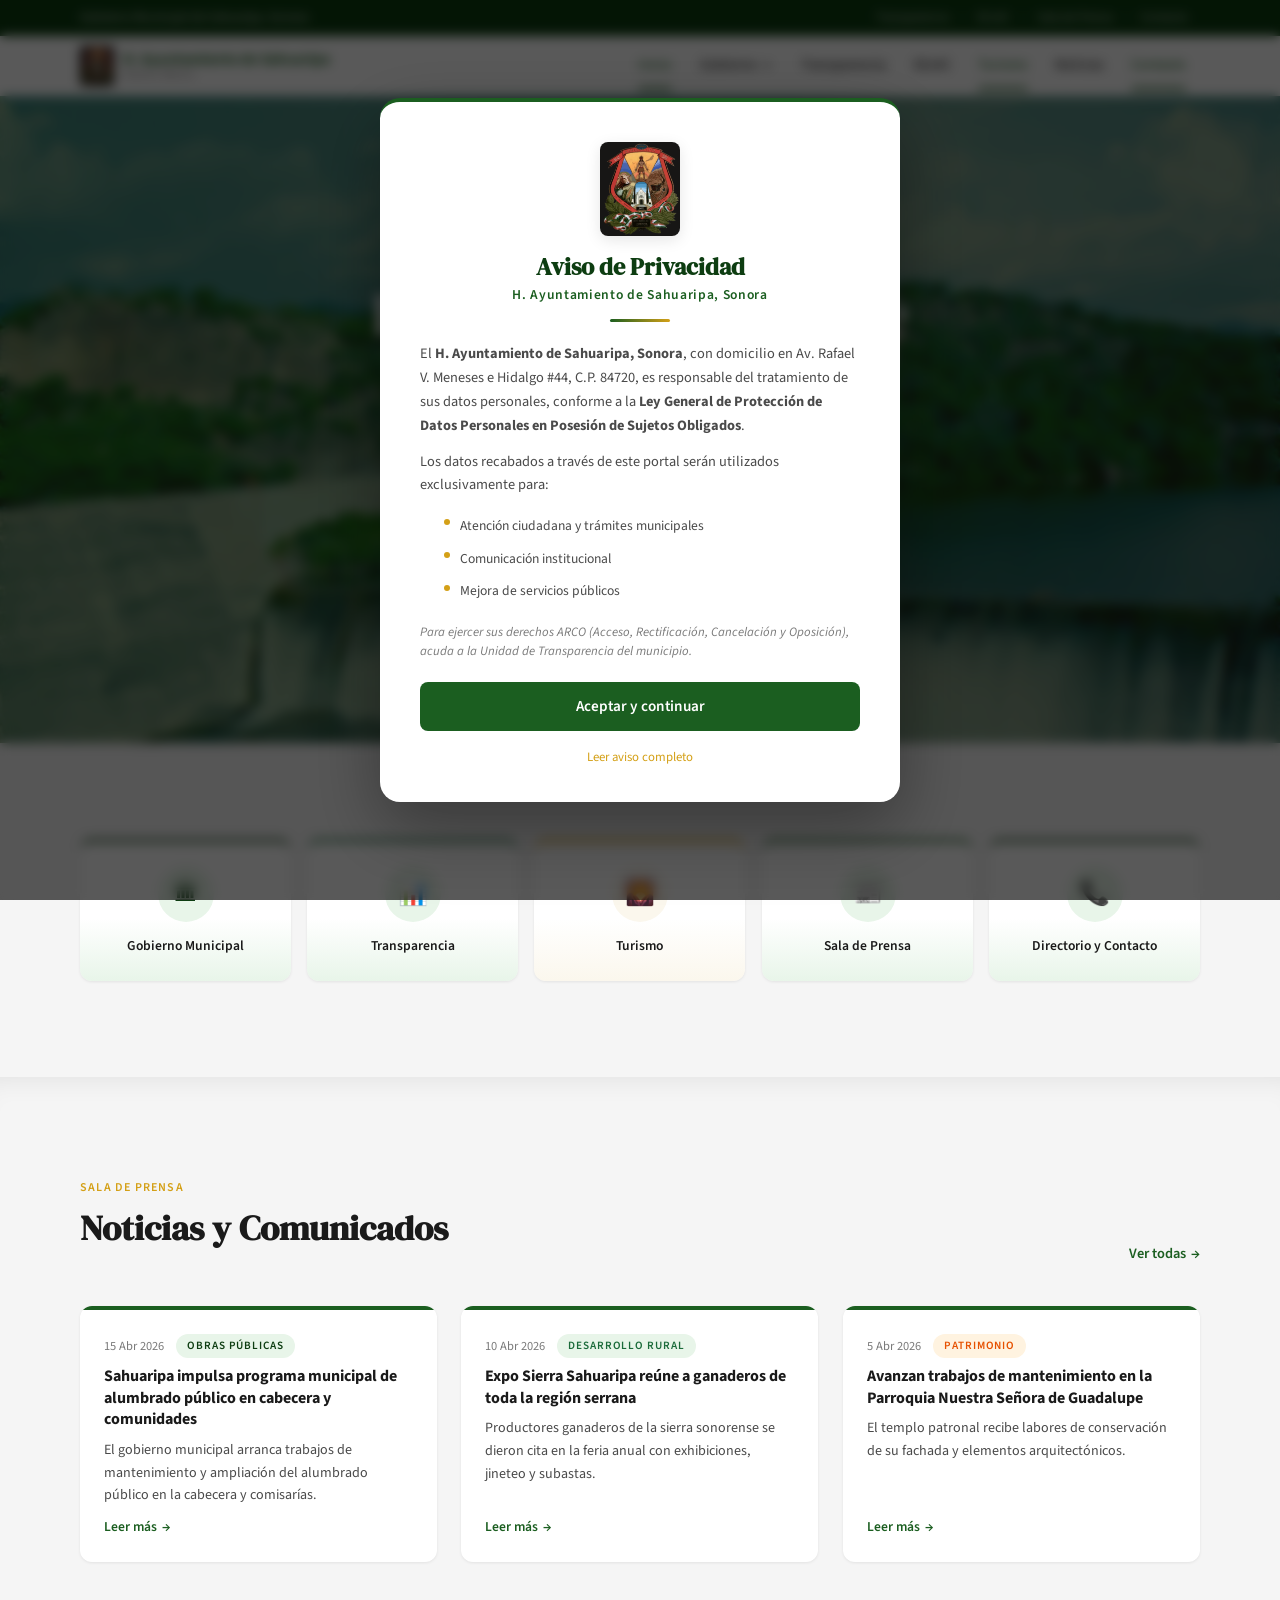
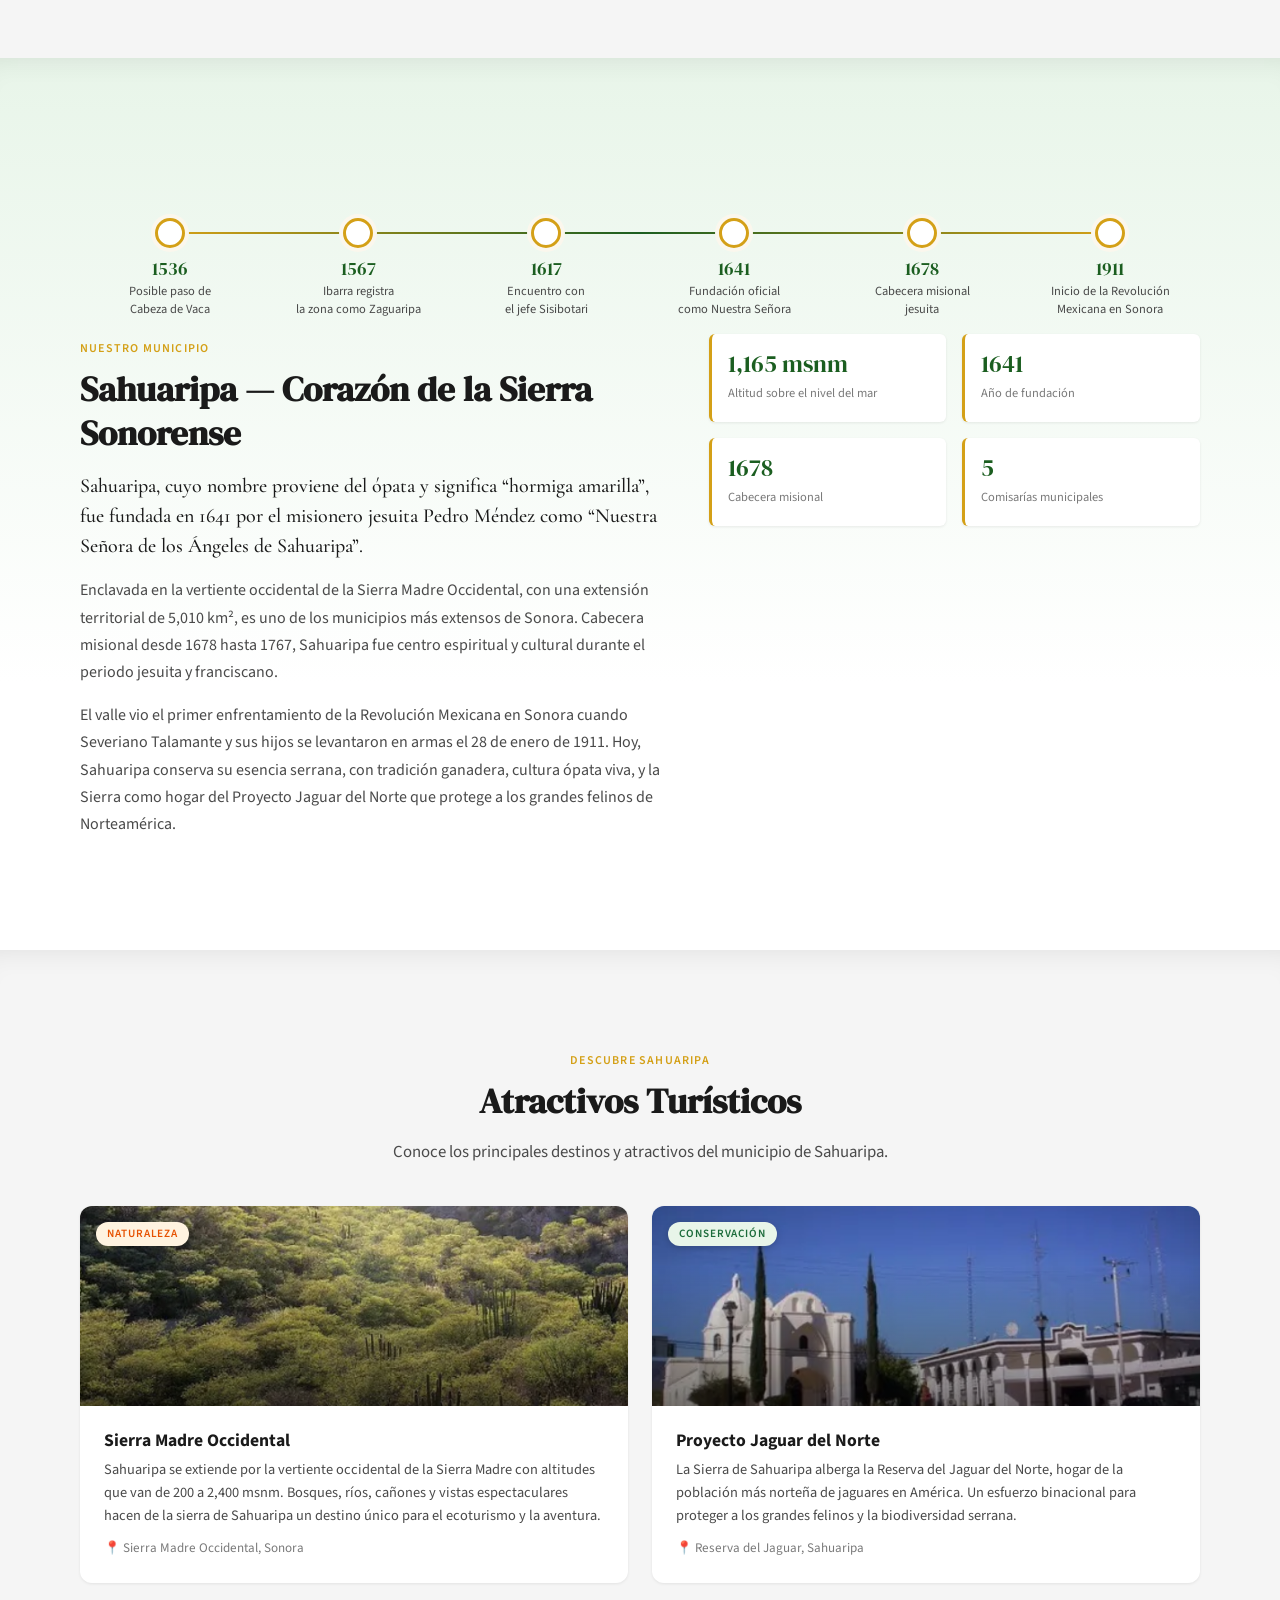
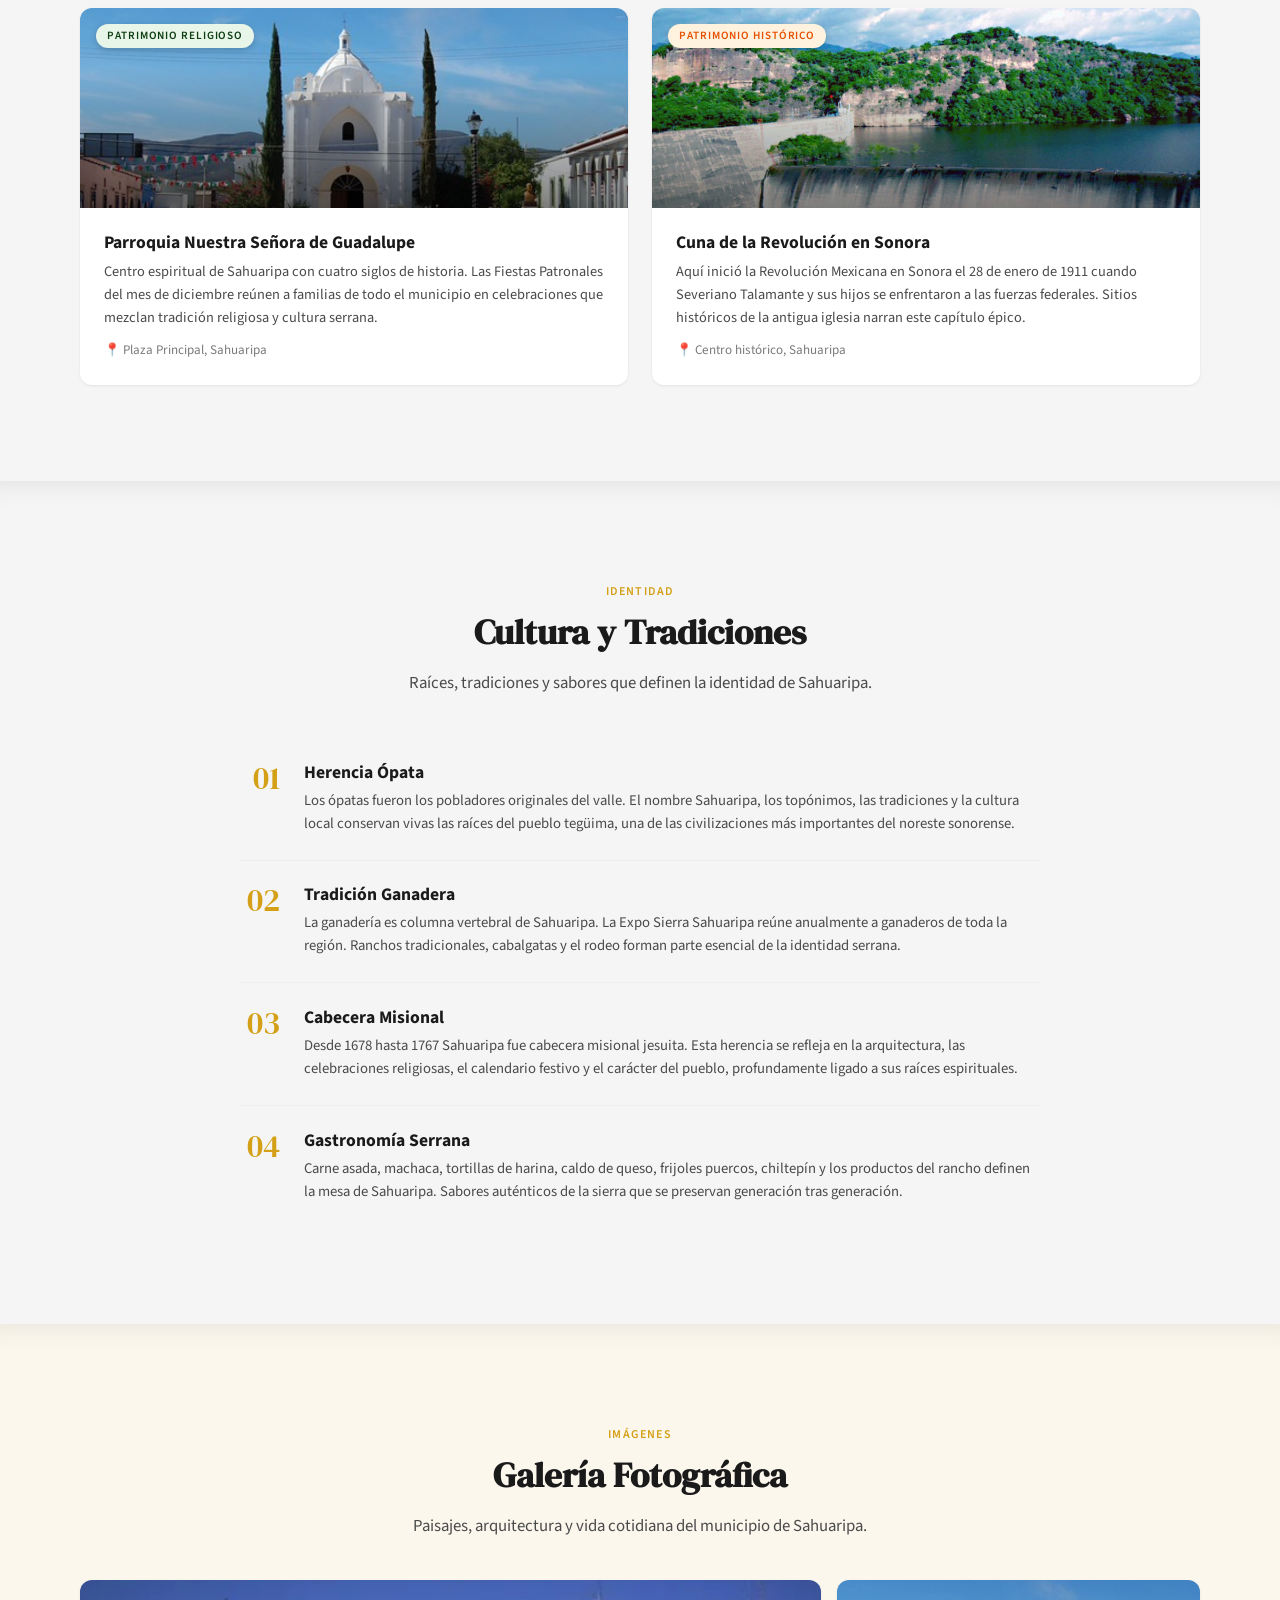
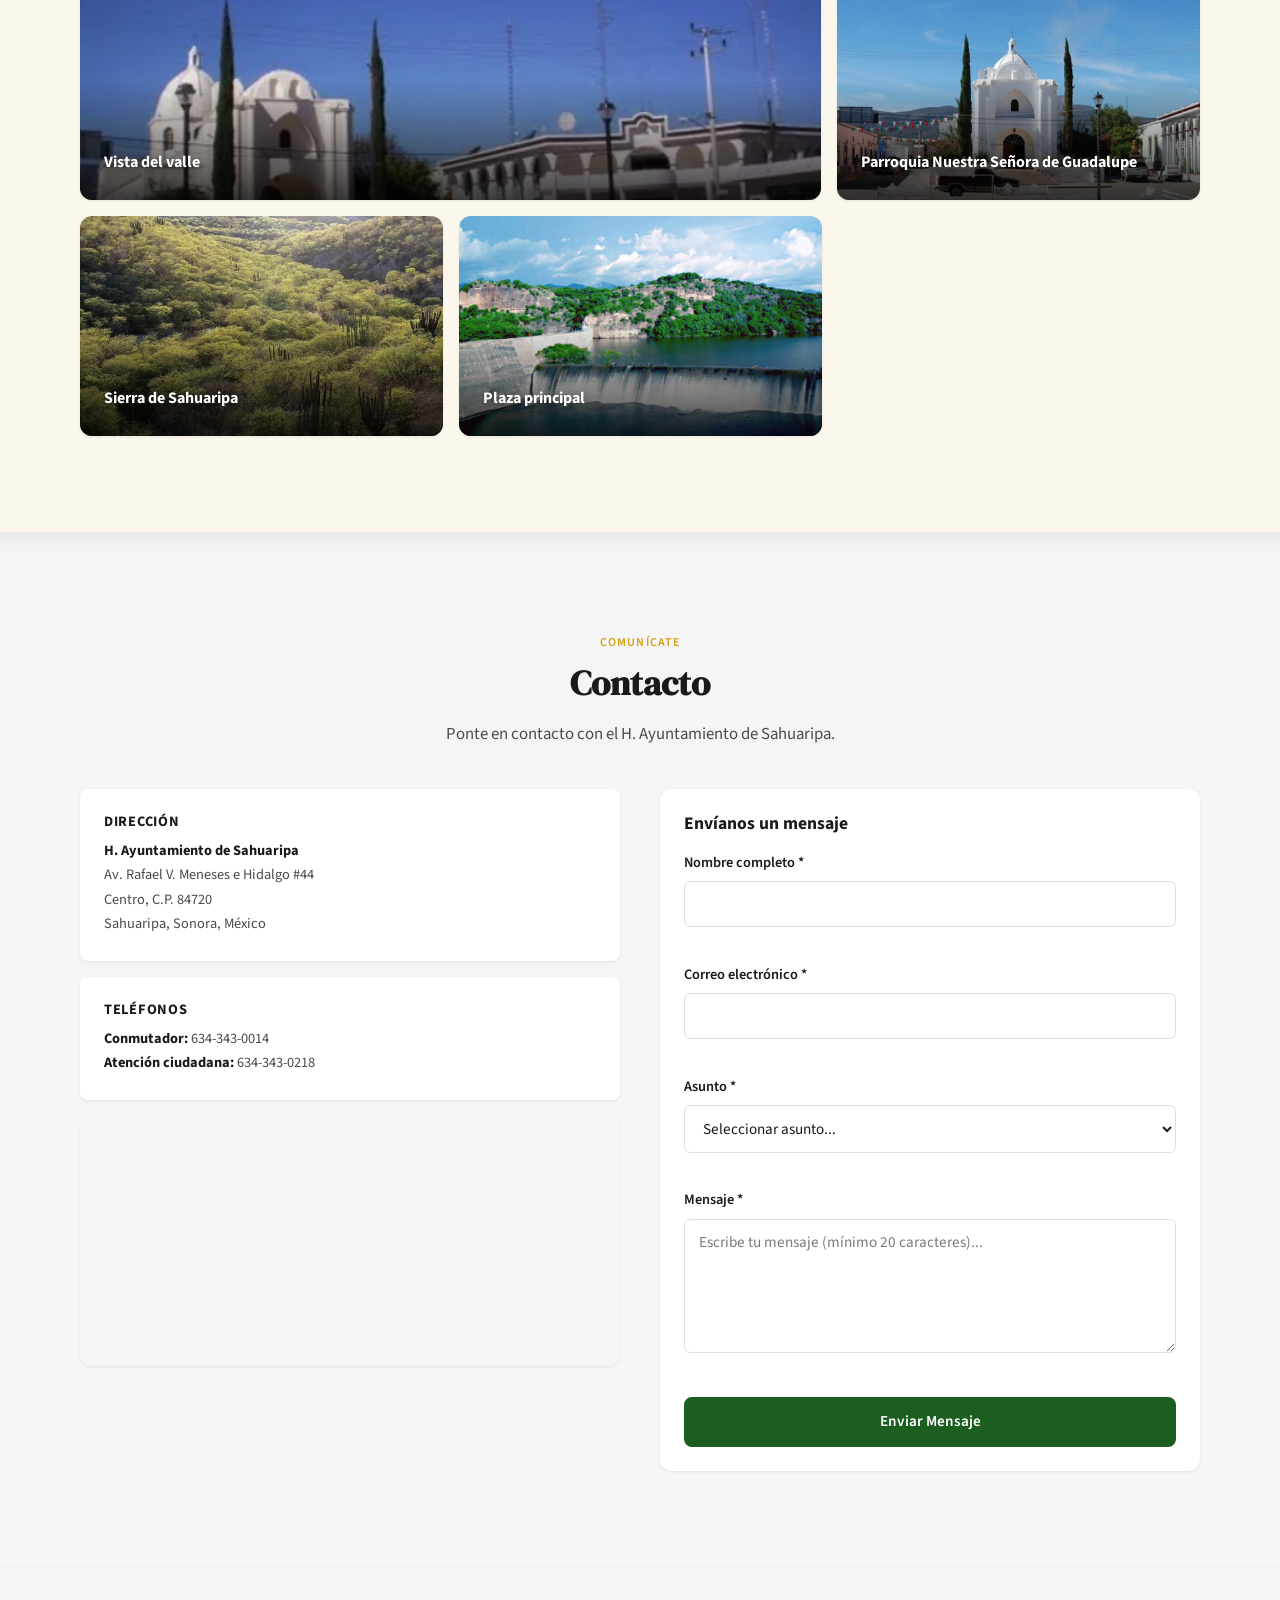
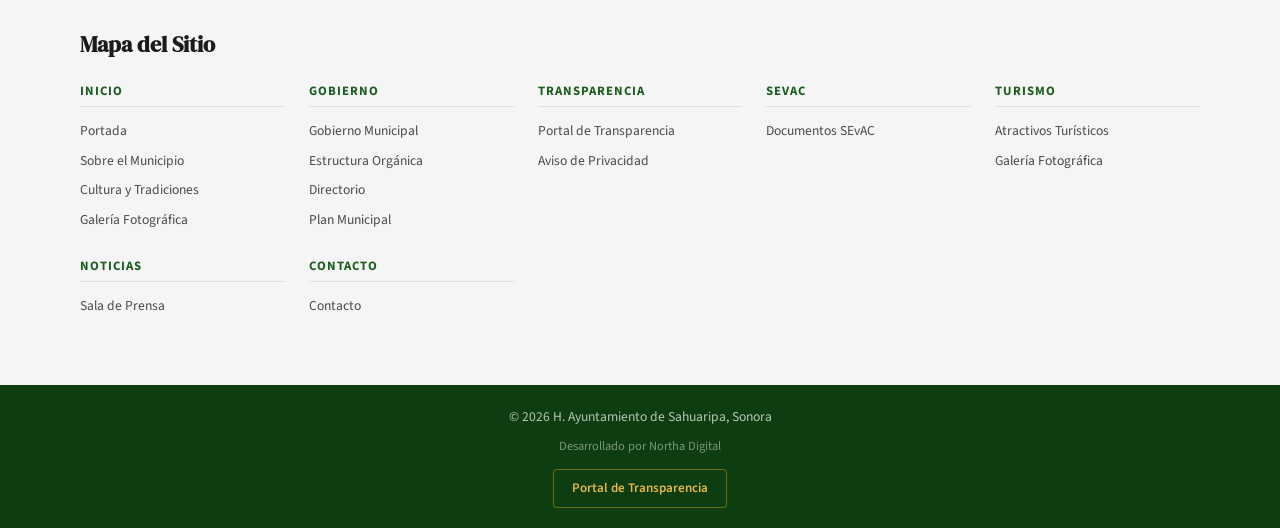
==== commit a26ab375: "fix: corregir URL del Portal de Transparencia (ID 1147)" ====
--- a/index.html
+++ b/index.html
@@ -38,7 +38,7 @@
     <div class="container">
       <span class="topbar__left">Gobierno Municipal de Sahuaripa, Sonora</span>
       <nav class="topbar__right" aria-label="Enlaces rápidos">
-        <a href="https://transparencia.sonora.gob.mx/informacion-publica/organismos/9/municipios/1149/sahuaripa" target="_blank" rel="noopener noreferrer" class="topbar__link">Transparencia</a>
+        <a href="https://transparencia.sonora.gob.mx/informacion-publica/organismos/9/municipios/1147/sahuaripa" target="_blank" rel="noopener noreferrer" class="topbar__link">Transparencia</a>
         <span class="topbar__sep">|</span>
         <a href="sevac.html" class="topbar__link">SEvAC</a>
         <span class="topbar__sep">|</span>
@@ -124,7 +124,7 @@
         <h1 class="hero__title">H. Ayuntamiento de Sahuaripa</h1>
         <p class="hero__subtitle">Administración 2024–2027 · Sonora, México</p>
         <div class="hero__cta">
-          <a href="https://transparencia.sonora.gob.mx/informacion-publica/organismos/9/municipios/1149/sahuaripa" target="_blank" rel="noopener noreferrer" class="btn btn--outline-white btn--lg">Portal de Transparencia</a>
+          <a href="https://transparencia.sonora.gob.mx/informacion-publica/organismos/9/municipios/1147/sahuaripa" target="_blank" rel="noopener noreferrer" class="btn btn--outline-white btn--lg">Portal de Transparencia</a>
         </div>
         <div class="hero__stats">
           <div class="hero__stat">
@@ -151,7 +151,7 @@
             <div class="servicio-card__icon" aria-hidden="true">&#x1F3DB;</div>
             <span class="servicio-card__title">Gobierno Municipal</span>
           </a>
-          <a href="https://transparencia.sonora.gob.mx/informacion-publica/organismos/9/municipios/1149/sahuaripa" target="_blank" rel="noopener noreferrer" class="servicio-card servicio-card--green" data-reveal>
+          <a href="https://transparencia.sonora.gob.mx/informacion-publica/organismos/9/municipios/1147/sahuaripa" target="_blank" rel="noopener noreferrer" class="servicio-card servicio-card--green" data-reveal>
             <div class="servicio-card__icon" aria-hidden="true">&#x1F4CA;</div>
             <span class="servicio-card__title">Transparencia</span>
           </a>
@@ -635,7 +635,7 @@
     <div>&copy; 2026 H. Ayuntamiento de Sahuaripa, Sonora</div>
     <div style="margin-top:0.5rem; font-size:0.78rem; color:rgba(255,255,255,0.45);">Desarrollado por Northa Digital</div>
     <div style="margin-top:0.75rem;">
-      <a href="https://transparencia.sonora.gob.mx/informacion-publica/organismos/9/municipios/1149/sahuaripa" target="_blank" rel="noopener noreferrer"
+      <a href="https://transparencia.sonora.gob.mx/informacion-publica/organismos/9/municipios/1147/sahuaripa" target="_blank" rel="noopener noreferrer"
          style="display:inline-block; padding:0.45rem 1.1rem; border:1px solid rgba(212,160,23,0.5); border-radius:4px; color:#E5B845; text-decoration:none; font-size:0.82rem; font-weight:600;">
         Portal de Transparencia
       </a>
